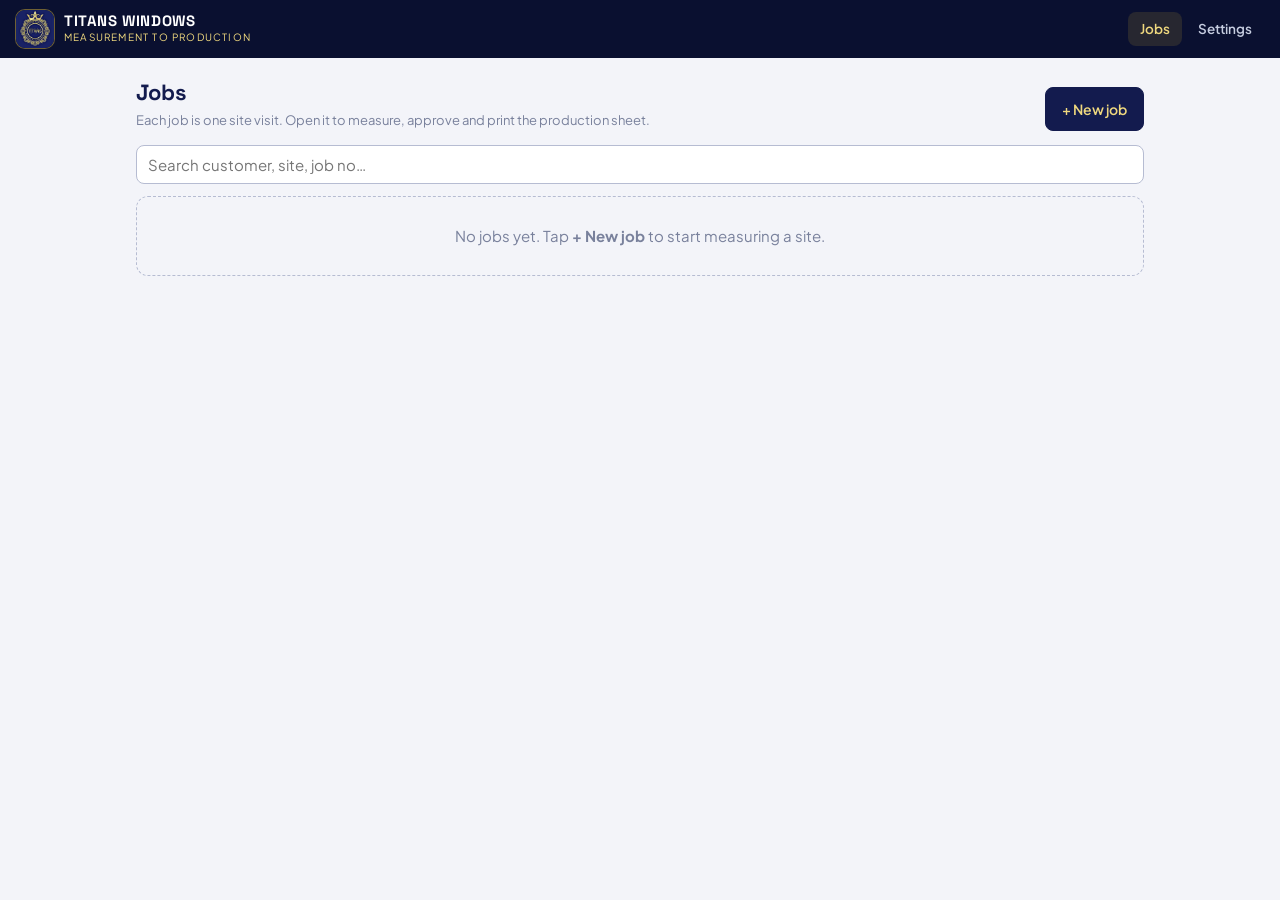
==== index.html @ 1df88dcf "Live test server for making changes (dev.py), work on the dev branch Co-Authored-By: Claude Opus 5.5" ====
<!doctype html>
<html lang="en">
<head>
<meta charset="utf-8">
<meta name="viewport" content="width=device-width, initial-scale=1, viewport-fit=cover">
<title>Measurement to Production - TITANS WINDOWS</title>
<link rel="icon" href="assets/favicon.png">
<link rel="manifest" href="manifest.webmanifest">
<meta name="theme-color" content="#131B4E">
<meta name="apple-mobile-web-app-capable" content="yes">
<meta name="apple-mobile-web-app-status-bar-style" content="black-translucent">
<meta name="apple-mobile-web-app-title" content="Titans M2P">
<link rel="apple-touch-icon" href="assets/app-icon-192.png">
<link rel="preconnect" href="https://fonts.googleapis.com">
<link rel="preconnect" href="https://fonts.gstatic.com" crossorigin>
<link href="https://fonts.googleapis.com/css2?family=Plus+Jakarta+Sans:wght@400;500;600;700;800&family=Space+Grotesk:wght@500;600;700&display=swap" rel="stylesheet">
<link rel="stylesheet" href="style.css">
</head>
<body>
<header class="top noprint">
  <a href="#/" class="brand">
    <img src="assets/titans_logo_trim.png" alt="">
    <div><b>TITANS WINDOWS</b><span>Measurement to Production</span></div>
  </a>
  <nav class="tabs">
    <a href="#/" data-tab="home">Jobs</a>
    <a href="#/settings" data-tab="settings">Settings</a>
  </nav>
</header>

<main id="app"></main>

<div id="toast" class="toast" hidden></div>

<!-- suggestions shown while typing glass / colour (any text can still be typed) -->
<datalist id="dl-glass"></datalist>
<datalist id="dl-colour"></datalist>

<script src="config.js"></script>
<script src="db.js"></script>
<script src="rules.js"></script>
<script src="app.js"></script>
<script>
  if ('serviceWorker' in navigator && location.protocol !== 'file:' && !window.M2P_DEV) {
    navigator.serviceWorker.register('sw.js').catch(function () {});
  }
</script>
</body>
</html>
---- style.css ----
/* Colours and fonts as in the Titans quotation software */
:root {
  --navy-950: #04081A; --navy-900: #0A1030; --navy-800: #131B4E; --navy-700: #192265; --navy-600: #243085;
  --blue-400: #97A3C8; --blue-300: #C6CDE0; --blue-200: #E6EAF4;
  --gold: #D4AF37; --gold-300: #EFD87E; --gold-600: #A87F1A; --gold-700: #7A5A12;
  --bg: #F3F4F9; --surface: #FFFFFF; --surface-2: #F7F8FC; --border: #E3E6F0; --border-strong: #B6BCD2;
  --ink: #101744; --ink-soft: #4A5274; --ink-muted: #79819C;
  --bad: #B4233A; --bad-bg: #FCECEF; --good: #1E7F55; --good-bg: #E7F5EE; --hl: #FFF4C7;
  --font: "Plus Jakarta Sans", system-ui, -apple-system, "Segoe UI", sans-serif;
  --display: "Space Grotesk", var(--font);
  --r-sm: 8px; --r: 12px;
  --shadow: 0 1px 2px rgba(16,23,68,.05), 0 6px 20px -12px rgba(16,23,68,.18);
}
* { box-sizing: border-box; }
body { margin: 0; font: 15px/1.5 var(--font); color: var(--ink); background: var(--bg); }
[hidden] { display: none !important; }
h1, h2, h3 { font-family: var(--display); color: var(--navy-800); margin: 0; }
h1 { font-size: 22px; } h1 small { font: 500 12px var(--font); color: var(--ink-muted); margin-left: 6px; }
h2 { font-size: 16px; margin-bottom: 12px; }
h3 { font-size: 14px; margin-bottom: 6px; } h3 small { color: var(--ink-muted); font-weight: 500; }
.sub { margin: 2px 0 0; color: var(--ink-muted); font-size: 13px; }
.muted { color: var(--ink-muted); }
.warn { color: var(--bad); font-weight: 600; }
.grow { flex: 1; }

/* ---------- top bar ---------- */
.top {
  position: sticky; top: 0; z-index: 10; display: flex; align-items: center; gap: 12px; flex-wrap: wrap;
  padding: 10px 16px; padding-top: max(10px, env(safe-area-inset-top));
  background: var(--navy-900); color: var(--blue-300);
}
.brand { display: flex; align-items: center; gap: 10px; text-decoration: none; }
.brand img { width: 38px; height: 38px; border-radius: 9px; box-shadow: 0 0 0 1px rgba(212,175,55,.5); }
.brand b { display: block; font: 700 15px var(--display); color: #fff; letter-spacing: .04em; line-height: 1.1; }
.brand span { display: block; font-size: 10px; color: var(--gold-300); letter-spacing: .12em; text-transform: uppercase; }
.tabs { margin-left: auto; display: flex; gap: 4px; }
.tabs a { color: var(--blue-300); text-decoration: none; font-weight: 600; font-size: 13.5px; padding: 7px 12px; border-radius: var(--r-sm); }
.tabs a.active { background: rgba(212,175,55,.14); color: var(--gold-300); }

main { max-width: 1040px; margin: 0 auto; padding: 18px 16px 110px; }
.head { display: flex; justify-content: space-between; align-items: flex-end; gap: 12px; flex-wrap: wrap; margin-bottom: 14px; }
.actions { display: flex; gap: 8px; flex-wrap: wrap; margin-bottom: 14px; }

/* ---------- buttons & fields ---------- */
.btn {
  display: inline-flex; align-items: center; justify-content: center; gap: 6px; cursor: pointer;
  font: 600 14px var(--font); color: var(--navy-800); background: var(--surface);
  border: 1px solid var(--border-strong); border-radius: var(--r-sm); padding: 10px 16px; text-decoration: none; min-height: 44px;
}
.btn:hover { border-color: var(--navy-600); }
.btn:disabled { opacity: .45; cursor: not-allowed; }
.btn.gold { background: var(--navy-800); color: var(--gold-300); border-color: var(--navy-800); }
.btn.gold:hover { background: var(--navy-600); }
.btn.ghost { background: transparent; }
.btn.danger, .icon.danger { color: var(--bad); }
.btn.small { padding: 6px 12px; min-height: 36px; font-size: 13px; }
.btn em { font-style: normal; font: 600 12px var(--display); background: var(--blue-200); padding: 1px 7px; border-radius: 99px; }
.icon { width: 34px; height: 34px; border: 1px solid var(--border); background: var(--surface); border-radius: var(--r-sm); cursor: pointer; color: var(--ink-soft); font-size: 15px; }

input, textarea, select {
  font: 15px var(--font); color: var(--ink); background: var(--surface); width: 100%;
  border: 1px solid var(--border-strong); border-radius: var(--r-sm); padding: 9px 11px;
}
input:focus, textarea:focus, select:focus { outline: 2px solid var(--gold); outline-offset: -1px; border-color: var(--gold); }
textarea { resize: vertical; }
.f { display: flex; flex-direction: column; gap: 4px; }
.f > span { font-size: 12px; font-weight: 600; color: var(--ink-soft); }
.grid { display: grid; grid-template-columns: repeat(auto-fit, minmax(220px, 1fr)); gap: 12px; }
.grid .wide { grid-column: 1 / -1; }
.search { margin-bottom: 12px; }

.card { background: var(--surface); border: 1px solid var(--border); border-radius: var(--r); padding: 16px; box-shadow: var(--shadow); margin-bottom: 14px; }
.empty { text-align: center; color: var(--ink-muted); padding: 28px 12px; border: 1px dashed var(--border-strong); border-radius: var(--r); margin-bottom: 14px; }

.pill { display: inline-block; font: 600 11.5px var(--font); padding: 3px 10px; border-radius: 99px; background: var(--blue-200); color: var(--navy-700); white-space: nowrap; }
.pill.approved { background: var(--good-bg); color: var(--good); }
.pill.review { background: var(--hl); color: var(--gold-700); }
.pill.over { background: var(--bad-bg); color: var(--bad); }

/* ---------- jobs list ---------- */
.joblist { display: flex; flex-direction: column; gap: 8px; }
.jobrow { display: flex; justify-content: space-between; gap: 12px; align-items: center; background: var(--surface); border: 1px solid var(--border); border-radius: var(--r); padding: 12px 14px; text-decoration: none; color: inherit; }
.jobrow:hover { border-color: var(--gold); }
.jr-main b { display: block; font-size: 15px; }
.jr-main span, .jr-side small { color: var(--ink-muted); font-size: 12.5px; }
.jr-side { display: flex; flex-direction: column; align-items: flex-end; gap: 4px; text-align: right; }

/* ---------- steps ---------- */
.steps { display: flex; gap: 6px; margin-bottom: 14px; overflow-x: auto; }
.steps a, .steps span { display: flex; align-items: center; gap: 6px; white-space: nowrap; font-size: 13px; font-weight: 600; color: var(--ink-muted); text-decoration: none; padding: 6px 12px 6px 6px; border-radius: 99px; background: var(--surface); border: 1px solid var(--border); }
.steps i { font-style: normal; width: 22px; height: 22px; display: grid; place-items: center; border-radius: 50%; background: var(--blue-200); font-size: 12px; }
.steps .on { color: var(--navy-800); border-color: var(--gold); }
.steps .on i { background: var(--navy-800); color: var(--gold-300); }
.steps span { opacity: .55; }

/* ---------- measurement lines: one line per window ---------- */
.rowhead, .row { display: grid; grid-template-columns: 58px minmax(0, 1fr) minmax(0, 1fr) minmax(64px, .8fr) 32px; gap: 8px; align-items: center; }
.rowhead { padding: 0 10px 4px; font-size: 11.5px; font-weight: 700; color: var(--ink-soft); text-transform: uppercase; letter-spacing: .04em; }
.rowhead small { font-weight: 600; color: var(--ink-muted); letter-spacing: .08em; }
.items { display: flex; flex-direction: column; gap: 6px; margin-bottom: 12px; }
.item { background: var(--surface); border: 1px solid var(--border); border-left: 4px solid var(--navy-600); border-radius: var(--r-sm); padding: 8px 10px 6px; }
.item.vent { border-left-color: var(--gold); }
.item.open { box-shadow: var(--shadow); }
.row input { padding: 8px 2px; text-align: center; font: 600 15px var(--display); min-width: 0; }
.row input.code { font-weight: 700; text-transform: uppercase; color: var(--navy-800); background: var(--blue-200); border-color: transparent; }
.row input.code.bad { border-color: var(--bad); background: var(--bad-bg); }
.trio { display: grid; grid-template-columns: repeat(3, minmax(0, 1fr)); gap: 3px; padding: 3px; border-radius: 9px; background: var(--surface-2); }
.trio input.least { background: var(--hl); border-color: var(--gold); }
.trio.over { background: var(--bad); }
.trio.over input { border-color: var(--bad); }
.design {
  min-height: 40px; padding: 6px 8px; border-radius: var(--r-sm); border: 1px solid var(--navy-800); background: var(--navy-800); color: var(--gold-300);
  font: 700 13px var(--display); letter-spacing: .03em; cursor: pointer; overflow: hidden; text-overflow: ellipsis; white-space: nowrap;
}
.design.empty { background: var(--surface); color: var(--ink-muted); border: 1px dashed var(--border-strong); font-weight: 600; }
.more { width: 32px; height: 40px; }
.rowsub { display: flex; align-items: center; gap: 10px; min-height: 18px; margin-top: 4px; font-size: 12px; flex-wrap: wrap; }
.rowsub .least b { font: 700 13px var(--display); }
.rowsub small { margin-left: 3px; color: var(--ink-muted); }
.rowsub .ok { color: var(--good); } .rowsub .over { color: var(--bad); }
.rowsub [data-pill] { margin-left: auto; }
.details { margin-top: 8px; padding-top: 10px; border-top: 1px dashed var(--border); }
.details select { width: auto; }
.photo { display: flex; align-items: center; gap: 8px; margin-top: 10px; flex-wrap: wrap; }
.photo img { width: 96px; height: 72px; object-fit: cover; border-radius: var(--r-sm); border: 1px solid var(--border); cursor: zoom-in; }
@media (max-width: 560px) {
  .rowhead { display: none; }
  .row { grid-template-columns: 46px minmax(0, 1fr) minmax(0, 1fr) 28px; gap: 4px; grid-template-areas: "code w h more" "design design design design"; }
  .row .code { grid-area: code; } .row [data-g="w"] { grid-area: w; } .row [data-g="h"] { grid-area: h; }
  .row .design { grid-area: design; min-height: 36px; } .row .more { grid-area: more; width: 28px; }
  .row input { font-size: 14px; padding: 8px 0; }
  .trio { gap: 2px; padding: 2px; }
  .row [data-g="w"]::before, .row [data-g="h"]::before { display: none; }
}

/* ---------- design key pad ---------- */
.kp-back { position: fixed; inset: 0; z-index: 50; background: rgba(4,8,26,.45); display: flex; align-items: flex-end; justify-content: center; }
.keypad { width: 100%; max-width: 560px; max-height: 92vh; overflow: auto; background: var(--surface); border-radius: 16px 16px 0 0; padding: 14px 14px max(14px, env(safe-area-inset-bottom)); box-shadow: 0 -10px 30px -10px rgba(0,0,0,.4); }
.kp-top { display: flex; align-items: center; gap: 10px; margin-bottom: 12px; }
.kp-top b { white-space: nowrap; font: 700 15px var(--display); color: var(--navy-800); }
.kp-top input { font: 700 17px var(--display); letter-spacing: .04em; }
.kp-keys { display: grid; grid-template-columns: repeat(4, 1fr); gap: 8px; }
.kp-keys button { display: flex; flex-direction: column; align-items: center; gap: 1px; padding: 10px 4px; border-radius: var(--r-sm); border: 1px solid var(--border-strong); background: var(--surface-2); cursor: pointer; color: var(--navy-800); }
.kp-keys button:active { background: var(--navy-800); color: var(--gold-300); }
.kp-keys b { font: 700 17px var(--display); }
.kp-keys small { font-size: 10.5px; color: var(--ink-muted); white-space: nowrap; overflow: hidden; text-overflow: ellipsis; max-width: 100%; }
.kp-bar { display: flex; justify-content: space-between; align-items: center; gap: 8px; margin: -4px 0 8px; font-size: 12.5px; }
.kp-keys button.editing { border-style: dashed; border-color: var(--gold-600); }
.kp-keys button.sel { background: var(--hl); border: 2px solid var(--gold); }
.kp-keys button.add { border-style: dashed; background: var(--surface); }
.kp-keys button.add b { color: var(--gold-600); }
.kp-form { display: grid; grid-template-columns: 110px 1fr; gap: 8px; margin-top: 12px; padding: 12px; border-radius: var(--r-sm); background: var(--surface-2); border: 1px solid var(--border); }
.kp-form input[data-kf-k] { text-transform: uppercase; font: 700 16px var(--display); }
.kp-form-act { grid-column: 1 / -1; display: flex; gap: 8px; }
.keylist { display: flex; flex-direction: column; gap: 6px; margin: 4px 0 8px; max-width: 520px; }
.keyrow { display: grid; grid-template-columns: 100px 1fr 34px; gap: 6px; align-items: center; }
.keyrow [data-key-k] { text-transform: uppercase; font: 700 15px var(--display); }
.kp-act { display: grid; grid-template-columns: 1fr 1fr 1.4fr; gap: 8px; margin-top: 12px; }

.addbar { display: flex; gap: 8px; flex-wrap: wrap; margin-bottom: 14px; }
.addbar .btn { flex: 1; border-style: dashed; }

.footbar {
  position: fixed; left: 0; right: 0; bottom: 0; z-index: 9; display: flex; justify-content: flex-end; align-items: center; gap: 10px;
  padding: 10px 16px; padding-bottom: max(10px, env(safe-area-inset-bottom));
  background: rgba(255,255,255,.96); border-top: 1px solid var(--border); box-shadow: 0 -6px 20px -12px rgba(16,23,68,.2);
}
.footbar .muted { margin-right: auto; font-size: 13px; }

/* ---------- review ---------- */
.summary { display: grid; grid-template-columns: repeat(4, 1fr); gap: 8px; margin-bottom: 14px; }
.summary div { background: var(--surface); border: 1px solid var(--border); border-radius: var(--r); padding: 10px; text-align: center; }
.summary b { display: block; font: 700 22px var(--display); }
.summary span { font-size: 12px; color: var(--ink-muted); }
.summary .over b { color: var(--bad); } .summary .ok b { color: var(--good); }
.rv { border-left: 4px solid var(--border-strong); }
.rv.flagged { border-left-color: var(--bad); background: linear-gradient(90deg, var(--bad-bg), var(--surface) 40%); }
.rv.approved { border-left-color: var(--good); }
.rv-head { display: flex; align-items: center; gap: 10px; margin-bottom: 10px; flex-wrap: wrap; }
.rv-code { font: 700 18px var(--display); color: var(--navy-800); }
.rv-qty { font: 700 13px var(--display); background: var(--navy-800); color: var(--gold-300); padding: 2px 9px; border-radius: 99px; }
.rv-body { display: flex; gap: 16px; flex-wrap: wrap; align-items: flex-start; }
.mt { border-collapse: collapse; font-size: 14px; flex: 1 1 320px; }
.mt th, .mt td { border: 1px solid var(--border); padding: 6px 8px; text-align: center; }
.mt th { background: var(--surface-2); font-size: 12px; color: var(--ink-soft); }
.mt th small { display: block; font-weight: 500; color: var(--ink-muted); }
.mt td { font: 600 15px var(--display); }
.mt td.least { background: var(--hl); color: var(--gold-700); }
.mt td.most { color: var(--ink-muted); }
.mt td.miss { color: var(--bad); background: var(--bad-bg); }
.mt td.over { background: var(--bad); color: #fff; }
.mt td.ok { color: var(--good); }
.final { display: flex; flex-direction: column; gap: 6px; flex: 0 1 240px; }
.final > span { font-size: 12px; font-weight: 600; color: var(--ink-soft); }
.final-in { display: flex; align-items: center; gap: 6px; }
.final-in input { font: 700 18px var(--display); text-align: center; background: var(--hl); border-color: var(--gold); }
.final-in input:disabled { background: var(--good-bg); border-color: var(--good); color: var(--good); }
.rv-note { margin: 10px 0 0; font-size: 13px; color: var(--ink-soft); }

/* ---------- production sheet ---------- */
.sheet { background: #fff; border: 1px solid var(--border); border-radius: var(--r); padding: 18px; box-shadow: var(--shadow); overflow-x: auto; }
.sh-head { display: flex; justify-content: space-between; gap: 16px; flex-wrap: wrap; border-bottom: 3px solid var(--navy-800); padding-bottom: 12px; margin-bottom: 12px; }
.sh-co { display: flex; align-items: center; gap: 10px; }
.sh-co img { width: 54px; height: 54px; }
.sh-co b { display: block; font: 700 20px var(--display); color: var(--navy-800); letter-spacing: .04em; }
.sh-co span { font: 700 13px var(--display); color: var(--gold-600); letter-spacing: .18em; }
.sh-info { border-collapse: collapse; font-size: 13px; }
.sh-info th { text-align: left; color: var(--ink-muted); font-weight: 600; padding: 2px 8px 2px 0; white-space: nowrap; }
.sh-info td { padding: 2px 16px 2px 0; font-weight: 600; }
.sh-table { width: 100%; border-collapse: collapse; font-size: 13px; min-width: 720px; }
.sh-table th { background: var(--navy-800); color: #fff; padding: 7px 8px; text-align: left; font-size: 12px; }
.sh-table td { border-bottom: 1px solid var(--border); padding: 7px 8px; vertical-align: top; }
.sh-table .num { text-align: right; font-family: var(--display); font-size: 15px; }
.sh-table tbody tr:nth-child(even) td { background: var(--surface-2); }
.sh-table img { width: 70px; height: 52px; object-fit: cover; border-radius: 4px; }
.sh-foot { display: flex; justify-content: space-between; gap: 10px; flex-wrap: wrap; margin-top: 12px; font-size: 13px; }
.sh-sign { display: grid; grid-template-columns: repeat(3, 1fr); gap: 24px; margin-top: 48px; }
.sh-sign div { border-top: 1px solid var(--ink-soft); padding-top: 4px; text-align: center; font-size: 12px; color: var(--ink-soft); }

.toast { position: fixed; left: 50%; bottom: 84px; transform: translateX(-50%); z-index: 30; background: var(--navy-900); color: #fff; padding: 10px 18px; border-radius: 99px; font-size: 14px; box-shadow: var(--shadow); }
.lightbox { position: fixed; inset: 0; z-index: 40; background: rgba(4,8,26,.9); display: grid; place-items: center; padding: 16px; cursor: zoom-out; }
.lightbox img { max-width: 100%; max-height: 100%; border-radius: var(--r-sm); }


/* ---------- side by side: measurements left, review / production sheet right ---------- */
body[data-view="work"] main { max-width: 1680px; }
.workspace { display: grid; grid-template-columns: minmax(420px, 600px) minmax(0, 1fr); gap: 20px; align-items: start; }
.formcol { min-width: 0; }
.previewcol {
  position: sticky; top: 76px; max-height: calc(100vh - 160px); overflow: auto; min-width: 0;
  background: #E9EBF3; border: 1px solid var(--border); border-radius: var(--r); padding: 0 14px 14px;
}
.previewhead {
  position: sticky; top: 0; z-index: 3; display: flex; justify-content: space-between; align-items: center; gap: 10px;
  margin: 0 -14px 12px; padding: 10px 14px; background: #E9EBF3; border-bottom: 1px solid var(--border);
}
.ptabs { display: flex; gap: 4px; background: var(--surface); padding: 3px; border-radius: 99px; border: 1px solid var(--border); }
.ptabs button { border: 0; background: none; font: 600 13px var(--font); color: var(--ink-soft); padding: 7px 14px; border-radius: 99px; cursor: pointer; }
.ptabs button.on { background: var(--navy-800); color: var(--gold-300); }
.rv-intro { margin: 0 0 10px; }
.sheetbar { display: flex; justify-content: space-between; align-items: center; gap: 10px; flex-wrap: wrap; margin-bottom: 10px; }
.sheetbar .sub { margin: 0; }
.previewcol .card { margin-bottom: 10px; }
@media (min-width: 1000px) {
  .steps { display: none; }
  .workspace ~ .footbar { left: auto; width: auto; right: 0; border-radius: var(--r) 0 0 0; border-left: 1px solid var(--border); }
  .workspace[data-pane] ~ .footbar [href^="#/job"], .workspace[data-pane] ~ .footbar [href^="#/review"] { display: none; }
}
@media (max-width: 999px) {
  .workspace { grid-template-columns: 1fr; }
  .workspace[data-pane="job"] .previewcol { display: none; }
  .workspace:not([data-pane="job"]) .formcol { display: none; }
  .previewcol { position: static; max-height: none; overflow: visible; background: none; border: 0; padding: 0; }
  .previewhead { display: none; }
}

@media (max-width: 640px) {
  .summary { grid-template-columns: repeat(2, 1fr); }
  .brand span { display: none; }
  .footbar .btn { flex: 1; }
  .footbar .muted { display: none; }
}

@media print {
  @page { size: A4 landscape; margin: 10mm; }
  body { background: #fff; font-size: 12px; }
  .noprint, .top, .footbar, .toast, .steps { display: none !important; }
  .workspace { display: block; }
  .previewcol { position: static; max-height: none; overflow: visible; background: none; border: 0; padding: 0; display: block !important; }
  main { max-width: none; padding: 0; }
  .sheet { border: 0; box-shadow: none; padding: 0; overflow: visible; }
  .sh-table { min-width: 0; }
  .sh-table th { -webkit-print-color-adjust: exact; print-color-adjust: exact; }
  .sh-table tr { break-inside: avoid; }
}

/* details under a line: two columns even on a phone */
.details .grid { grid-template-columns: repeat(2, minmax(0, 1fr)); gap: 8px; }
@media (min-width: 1000px) { .details .grid { grid-template-columns: repeat(4, minmax(0, 1fr)); } }
@media (max-width: 640px) { .formcol > .card .grid { grid-template-columns: repeat(2, minmax(0, 1fr)); gap: 8px; } }
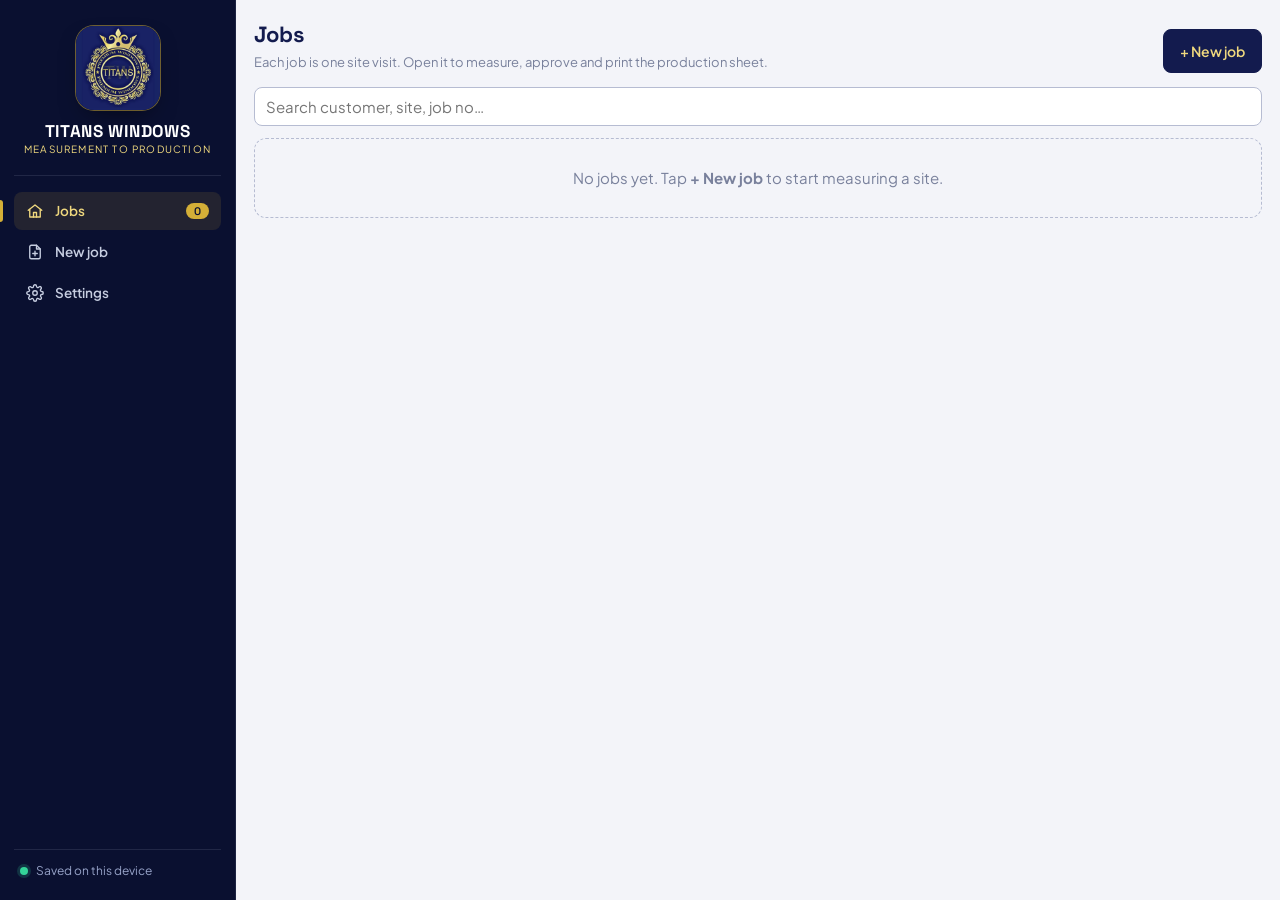
==== commit 01fa5f97: "Left sidebar like the quotation software; production sheet for the factory - Sidebar on a PC: Jobs, " ====
--- a/index.html
+++ b/index.html
@@ -17,18 +17,20 @@
 <link rel="stylesheet" href="style.css">
 </head>
 <body>
-<header class="top noprint">
+<div class="layout">
+<!-- left sidebar on a PC (a top bar on a phone), like the quotation software -->
+<nav class="nav noprint">
   <a href="#/" class="brand">
-    <img src="assets/titans_logo_trim.png" alt="">
+    <img src="assets/titans_logo_trim.png" alt="Titans">
     <div><b>TITANS WINDOWS</b><span>Measurement to Production</span></div>
   </a>
-  <nav class="tabs">
-    <a href="#/" data-tab="home">Jobs</a>
-    <a href="#/settings" data-tab="settings">Settings</a>
-  </nav>
-</header>
+  <div class="navlist" id="navlist"></div>
+  <div class="navfoot"><div class="status"><i></i><span>Saved on this device</span></div></div>
+</nav>
 
 <main id="app"></main>
+</div>
+
 
 <div id="toast" class="toast" hidden></div>
 
--- a/style.css
+++ b/style.css
@@ -23,21 +23,52 @@
 .warn { color: var(--bad); font-weight: 600; }
 .grow { flex: 1; }
 
-/* ---------- top bar ---------- */
-.top {
-  position: sticky; top: 0; z-index: 10; display: flex; align-items: center; gap: 12px; flex-wrap: wrap;
-  padding: 10px 16px; padding-top: max(10px, env(safe-area-inset-top));
-  background: var(--navy-900); color: var(--blue-300);
-}
-.brand { display: flex; align-items: center; gap: 10px; text-decoration: none; }
-.brand img { width: 38px; height: 38px; border-radius: 9px; box-shadow: 0 0 0 1px rgba(212,175,55,.5); }
-.brand b { display: block; font: 700 15px var(--display); color: #fff; letter-spacing: .04em; line-height: 1.1; }
+/* ---------- left sidebar (PC) / top bar (phone), as in the quotation software ---------- */
+.nav svg { width: 18px; height: 18px; fill: none; stroke: currentColor; stroke-width: 1.8; stroke-linecap: round; stroke-linejoin: round; flex: none; }
+.nav { background: var(--navy-900); color: var(--blue-300); }
+.brand { text-decoration: none; }
+.brand b { display: block; font: 700 15px var(--display); color: #fff; letter-spacing: .04em; line-height: 1.15; }
 .brand span { display: block; font-size: 10px; color: var(--gold-300); letter-spacing: .12em; text-transform: uppercase; }
-.tabs { margin-left: auto; display: flex; gap: 4px; }
-.tabs a { color: var(--blue-300); text-decoration: none; font-weight: 600; font-size: 13.5px; padding: 7px 12px; border-radius: var(--r-sm); }
-.tabs a.active { background: rgba(212,175,55,.14); color: var(--gold-300); }
-
-main { max-width: 1040px; margin: 0 auto; padding: 18px 16px 110px; }
+.navitem {
+  display: flex; align-items: center; gap: 11px; padding: 9px 12px; border-radius: var(--r-sm);
+  color: var(--blue-300); text-decoration: none; font-weight: 600; font-size: 13.5px; position: relative;
+}
+.navitem:hover { background: rgba(198,205,224,.07); color: #fff; }
+.navitem.active { background: rgba(212,175,55,.12); color: var(--gold-300); }
+.navitem .badge { margin-left: auto; font: 600 11px var(--display); font-style: normal; background: rgba(198,205,224,.14); color: #fff; padding: 1px 8px; border-radius: 99px; }
+.navitem.active .badge { background: var(--gold); color: var(--navy-900); }
+.navitem small { display: block; font-weight: 500; font-size: 11.5px; color: var(--blue-400); margin-top: 1px; }
+.navitem.stage.warn small { color: #FB9AAB; }
+.navitem.stage.done small { color: #6EE7B7; }
+.navsec { margin: 10px 0; padding: 12px 0 10px; border-top: 1px solid rgba(198,205,224,.12); border-bottom: 1px solid rgba(198,205,224,.12); display: flex; flex-direction: column; gap: 2px; }
+.navlabel { margin: 0 12px 4px; font-size: 10.5px; letter-spacing: .14em; text-transform: uppercase; color: var(--blue-400); }
+.navjob { margin: 0 12px 8px; }
+.navjob b { display: block; font: 700 16px var(--display); color: #fff; }
+.navjob span { font-size: 12.5px; color: var(--blue-300); }
+.status { display: flex; align-items: center; gap: 8px; font-size: 12px; color: var(--blue-400); }
+.status i { width: 8px; height: 8px; border-radius: 50%; background: #34D399; box-shadow: 0 0 0 3px rgba(52,211,153,.18); }
+
+@media (min-width: 1000px) {
+  .layout { display: grid; grid-template-columns: 236px minmax(0, 1fr); min-height: 100vh; }
+  .nav { position: sticky; top: 0; height: 100vh; display: flex; flex-direction: column; padding: 20px 14px; border-right: 1px solid rgba(198,205,224,.1); overflow-y: auto; }
+  .brand { display: flex; flex-direction: column; align-items: center; text-align: center; gap: 12px; padding: 6px 6px 18px; border-bottom: 1px solid rgba(198,205,224,.12); }
+  .brand img { width: 84px; height: 84px; border-radius: 18px; box-shadow: 0 0 0 1px rgba(212,175,55,.5), 0 10px 24px -10px rgba(0,0,0,.6); }
+  .brand b { font-size: 17px; }
+  .navlist { display: flex; flex-direction: column; gap: 3px; margin-top: 16px; }
+  .navitem.active::before { content: ""; position: absolute; left: -14px; top: 8px; bottom: 8px; width: 3px; border-radius: 0 3px 3px 0; background: var(--gold); }
+  .navfoot { margin-top: auto; padding: 12px 6px 0; border-top: 1px solid rgba(198,205,224,.12); }
+}
+@media (max-width: 999px) {
+  .nav { position: sticky; top: 0; z-index: 10; display: flex; align-items: center; gap: 10px; padding: 8px 12px; padding-top: max(8px, env(safe-area-inset-top)); }
+  .brand { display: flex; align-items: center; gap: 10px; }
+  .brand img { width: 36px; height: 36px; border-radius: 9px; box-shadow: 0 0 0 1px rgba(212,175,55,.5); }
+  .navlist { margin-left: auto; display: flex; gap: 2px; }
+  .navsec, .navnew, .navfoot, .navlist svg, .navitem .badge { display: none; }
+  .navitem { padding: 7px 10px; }
+}
+@media (max-width: 420px) { .brand span { display: none; } }
+
+main { max-width: 1040px; width: 100%; margin: 0 auto; padding: 18px 16px 110px; min-width: 0; }
 .head { display: flex; justify-content: space-between; align-items: flex-end; gap: 12px; flex-wrap: wrap; margin-bottom: 14px; }
 .actions { display: flex; gap: 8px; flex-wrap: wrap; margin-bottom: 14px; }
 
@@ -227,7 +258,7 @@
 .workspace { display: grid; grid-template-columns: minmax(420px, 600px) minmax(0, 1fr); gap: 20px; align-items: start; }
 .formcol { min-width: 0; }
 .previewcol {
-  position: sticky; top: 76px; max-height: calc(100vh - 160px); overflow: auto; min-width: 0;
+  position: sticky; top: 16px; max-height: calc(100vh - 110px); overflow: auto; min-width: 0;
   background: #E9EBF3; border: 1px solid var(--border); border-radius: var(--r); padding: 0 14px 14px;
 }
 .previewhead {
@@ -256,7 +287,6 @@
 
 @media (max-width: 640px) {
   .summary { grid-template-columns: repeat(2, 1fr); }
-  .brand span { display: none; }
   .footbar .btn { flex: 1; }
   .footbar .muted { display: none; }
 }
@@ -264,7 +294,8 @@
 @media print {
   @page { size: A4 landscape; margin: 10mm; }
   body { background: #fff; font-size: 12px; }
-  .noprint, .top, .footbar, .toast, .steps { display: none !important; }
+  .noprint, .nav, .footbar, .toast, .steps { display: none !important; }
+  .layout { display: block; }
   .workspace { display: block; }
   .previewcol { position: static; max-height: none; overflow: visible; background: none; border: 0; padding: 0; display: block !important; }
   main { max-width: none; padding: 0; }
@@ -278,3 +309,21 @@
 .details .grid { grid-template-columns: repeat(2, minmax(0, 1fr)); gap: 8px; }
 @media (min-width: 1000px) { .details .grid { grid-template-columns: repeat(4, minmax(0, 1fr)); } }
 @media (max-width: 640px) { .formcol > .card .grid { grid-template-columns: repeat(2, minmax(0, 1fr)); gap: 8px; } }
+
+/* production sheet inside the right-hand preview: fit the width instead of scrolling */
+@media (min-width: 1000px) {
+  .previewcol .sheet { overflow: visible; padding: 14px; }
+  .previewcol .sh-table { min-width: 0; font-size: 12px; }
+  .previewcol .sh-table th, .previewcol .sh-table td { padding: 6px 5px; }
+  .previewcol .sh-table .num { font-size: 13.5px; }
+  .previewcol .sh-table img { width: 52px; height: 40px; }
+}
+
+/* production sheet: 4 empty boxes per window for the cutting sizes, written by hand */
+.sh-table .cutth { text-align: center; }
+.sh-table .cutth small { display: block; font-weight: 500; opacity: .75; font-size: 10.5px; }
+.sh-table td.cut { padding: 5px 6px; }
+.cutboxes { display: grid; grid-template-columns: repeat(4, minmax(48px, 1fr)); gap: 5px; }
+.cutboxes span { display: block; height: 30px; border: 1.5px solid var(--ink-soft); border-radius: 3px; background: #fff; }
+.sh-table tbody tr:nth-child(even) .cutboxes span { background: #fff; }
+@media print { .cutboxes span { height: 34px; border-color: #000; } .cutboxes { grid-template-columns: repeat(4, 1fr); } .sh-table td.cut { width: 34%; } }
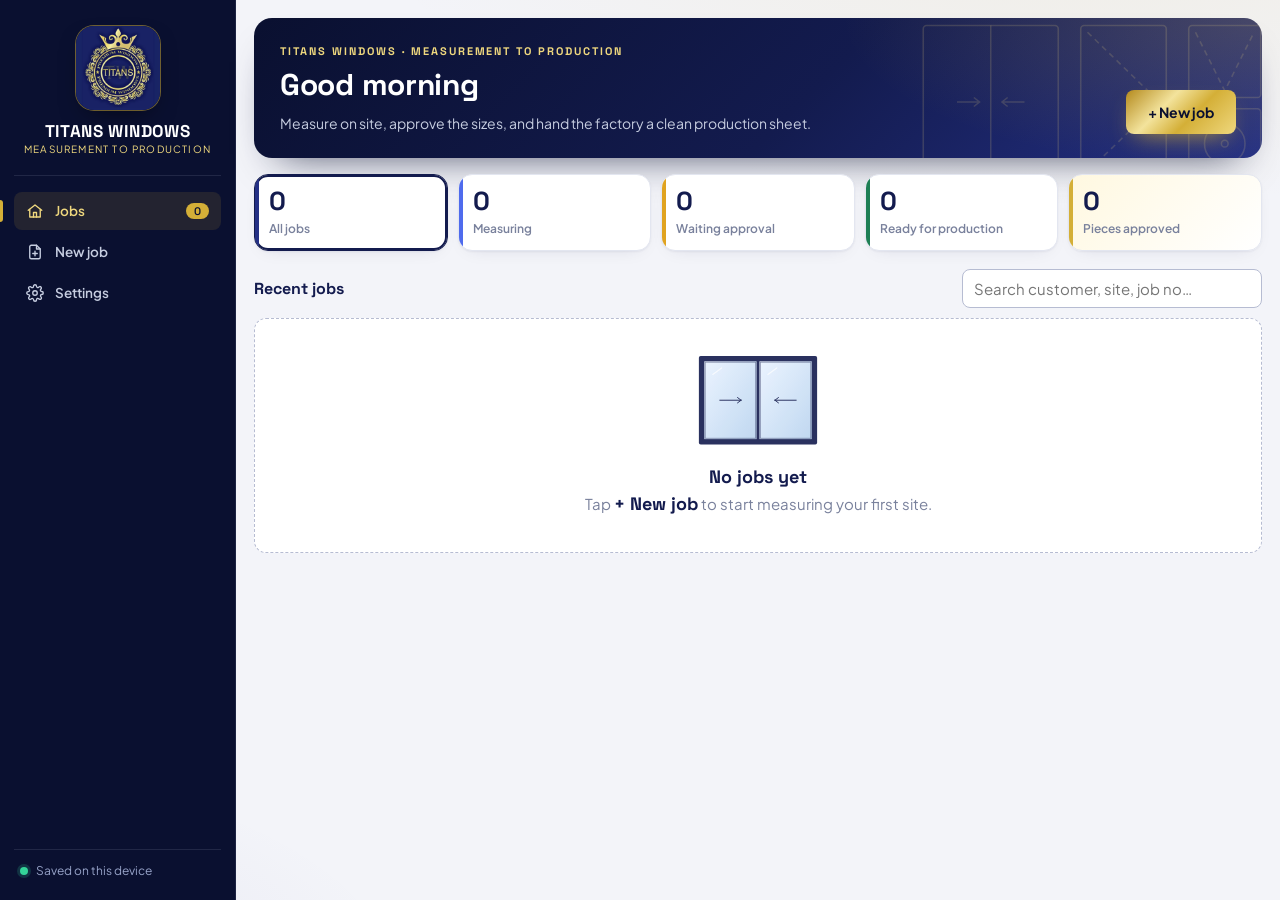
==== commit 6b11a737: "Step by step; window drawings; new home page; location choices - One step at a time: Measurement -> " ====
--- a/index.html
+++ b/index.html
@@ -41,6 +41,7 @@
 <script src="config.js"></script>
 <script src="db.js"></script>
 <script src="rules.js"></script>
+<script src="drawing.js"></script>
 <script src="app.js"></script>
 <script>
   if ('serviceWorker' in navigator && location.protocol !== 'file:' && !window.M2P_DEV) {
--- a/style.css
+++ b/style.css
@@ -125,26 +125,32 @@
 .steps span { opacity: .55; }
 
 /* ---------- measurement lines: one line per window ---------- */
-.rowhead, .row { display: grid; grid-template-columns: 58px minmax(0, 1fr) minmax(0, 1fr) minmax(64px, .8fr) 32px; gap: 8px; align-items: center; }
-.rowhead { padding: 0 10px 4px; font-size: 11.5px; font-weight: 700; color: var(--ink-soft); text-transform: uppercase; letter-spacing: .04em; }
-.rowhead small { font-weight: 600; color: var(--ink-muted); letter-spacing: .08em; }
-.items { display: flex; flex-direction: column; gap: 6px; margin-bottom: 12px; }
+.rowhead, .row { display: grid; grid-template-columns: 62px minmax(0, 1fr) minmax(0, 1fr) minmax(0, 1fr); gap: 10px; }
+.rowhead { padding: 0 11px 4px; font-size: 11.5px; font-weight: 700; color: var(--ink-soft); text-transform: uppercase; letter-spacing: .04em; }
+.rowhead span:nth-child(2), .rowhead span:nth-child(3) { padding-left: 18px; }
+.rowhead small { font-weight: 600; color: var(--ink-muted); letter-spacing: .04em; text-transform: none; }
+.items { display: flex; flex-direction: column; gap: 8px; margin-bottom: 12px; }
 .item { background: var(--surface); border: 1px solid var(--border); border-left: 4px solid var(--navy-600); border-radius: var(--r-sm); padding: 8px 10px 6px; }
 .item.vent { border-left-color: var(--gold); }
 .item.open { box-shadow: var(--shadow); }
-.row input { padding: 8px 2px; text-align: center; font: 600 15px var(--display); min-width: 0; }
+.row input { padding: 7px 4px; text-align: center; font: 600 16px var(--display); min-width: 0; }
+.codecol { display: flex; flex-direction: column; gap: 6px; }
+.codecol .more { width: 100%; height: 32px; }
+/* the 3 widths one under another (L, C, R), and the 3 heights (T, M, B) */
+.trio { display: flex; flex-direction: column; gap: 4px; padding: 4px; border-radius: 9px; background: var(--surface-2); }
+.mv { display: grid; grid-template-columns: 14px minmax(0, 1fr); align-items: center; gap: 4px; }
+.mv i { font-style: normal; font: 700 11px var(--display); color: var(--ink-muted); text-align: center; }
+.trio.over .mv i { color: #fff; }
 .row input.code { font-weight: 700; text-transform: uppercase; color: var(--navy-800); background: var(--blue-200); border-color: transparent; }
 .row input.code.bad { border-color: var(--bad); background: var(--bad-bg); }
-.trio { display: grid; grid-template-columns: repeat(3, minmax(0, 1fr)); gap: 3px; padding: 3px; border-radius: 9px; background: var(--surface-2); }
 .trio input.least { background: var(--hl); border-color: var(--gold); }
 .trio.over { background: var(--bad); }
 .trio.over input { border-color: var(--bad); }
 .design {
-  min-height: 40px; padding: 6px 8px; border-radius: var(--r-sm); border: 1px solid var(--navy-800); background: var(--navy-800); color: var(--gold-300);
-  font: 700 13px var(--display); letter-spacing: .03em; cursor: pointer; overflow: hidden; text-overflow: ellipsis; white-space: nowrap;
+  min-height: 40px; padding: 8px; border-radius: var(--r-sm); border: 1px solid var(--navy-800); background: var(--navy-800); color: var(--gold-300);
+  font: 700 15px var(--display); letter-spacing: .03em; cursor: pointer; overflow-wrap: anywhere; line-height: 1.3;
 }
 .design.empty { background: var(--surface); color: var(--ink-muted); border: 1px dashed var(--border-strong); font-weight: 600; }
-.more { width: 32px; height: 40px; }
 .rowsub { display: flex; align-items: center; gap: 10px; min-height: 18px; margin-top: 4px; font-size: 12px; flex-wrap: wrap; }
 .rowsub .least b { font: 700 13px var(--display); }
 .rowsub small { margin-left: 3px; color: var(--ink-muted); }
@@ -155,13 +161,15 @@
 .photo { display: flex; align-items: center; gap: 8px; margin-top: 10px; flex-wrap: wrap; }
 .photo img { width: 96px; height: 72px; object-fit: cover; border-radius: var(--r-sm); border: 1px solid var(--border); cursor: zoom-in; }
 @media (max-width: 560px) {
-  .rowhead { display: none; }
-  .row { grid-template-columns: 46px minmax(0, 1fr) minmax(0, 1fr) 28px; gap: 4px; grid-template-areas: "code w h more" "design design design design"; }
-  .row .code { grid-area: code; } .row [data-g="w"] { grid-area: w; } .row [data-g="h"] { grid-area: h; }
-  .row .design { grid-area: design; min-height: 36px; } .row .more { grid-area: more; width: 28px; }
-  .row input { font-size: 14px; padding: 8px 0; }
-  .trio { gap: 2px; padding: 2px; }
-  .row [data-g="w"]::before, .row [data-g="h"]::before { display: none; }
+  .rowhead, .row { grid-template-columns: 48px minmax(0, 1fr) minmax(0, 1fr) minmax(0, .9fr); gap: 6px; }
+  .rowhead { padding: 0 9px 4px; font-size: 10.5px; }
+  .rowhead span:nth-child(2), .rowhead span:nth-child(3) { padding-left: 14px; }
+  .item { padding: 8px; }
+  .row input { font-size: 15px; padding: 7px 2px; }
+  .row input.code { font-size: 13px; }
+  .trio { padding: 3px; gap: 3px; }
+  .mv { grid-template-columns: 11px minmax(0, 1fr); gap: 2px; }
+  .design { font-size: 13px; padding: 6px 4px; }
 }
 
 /* ---------- design key pad ---------- */
@@ -248,21 +256,25 @@
 .sh-sign { display: grid; grid-template-columns: repeat(3, 1fr); gap: 24px; margin-top: 48px; }
 .sh-sign div { border-top: 1px solid var(--ink-soft); padding-top: 4px; text-align: center; font-size: 12px; color: var(--ink-soft); }
 
-.toast { position: fixed; left: 50%; bottom: 84px; transform: translateX(-50%); z-index: 30; background: var(--navy-900); color: #fff; padding: 10px 18px; border-radius: 99px; font-size: 14px; box-shadow: var(--shadow); }
+.toast { position: fixed; left: 50%; bottom: 96px; transform: translateX(-50%); z-index: 30; background: var(--navy-900); color: #fff; padding: 10px 18px; border-radius: 99px; font-size: 14px; box-shadow: var(--shadow); }
 .lightbox { position: fixed; inset: 0; z-index: 40; background: rgba(4,8,26,.9); display: grid; place-items: center; padding: 16px; cursor: zoom-out; }
 .lightbox img { max-width: 100%; max-height: 100%; border-radius: var(--r-sm); }
 
 
 /* ---------- side by side: measurements left, review / production sheet right ---------- */
-body[data-view="work"] main { max-width: 1680px; }
-.workspace { display: grid; grid-template-columns: minmax(420px, 600px) minmax(0, 1fr); gap: 20px; align-items: start; }
+/* one step at a time: measurement, then approval, then the production sheet */
+body[data-view="work"] main { max-width: 1100px; }
+.workspace { display: block; }
+.workspace[data-pane="job"] .previewcol { display: none; }
+.workspace:not([data-pane="job"]) .formcol { display: none; }
+.formcol { max-width: 860px; margin: 0 auto; }
 .formcol { min-width: 0; }
 .previewcol {
   position: sticky; top: 16px; max-height: calc(100vh - 110px); overflow: auto; min-width: 0;
   background: #E9EBF3; border: 1px solid var(--border); border-radius: var(--r); padding: 0 14px 14px;
 }
 .previewhead {
-  position: sticky; top: 0; z-index: 3; display: flex; justify-content: space-between; align-items: center; gap: 10px;
+  position: sticky; top: 0; z-index: 3; display: flex; justify-content: space-between; align-items: center; gap: 10px; flex-wrap: wrap;
   margin: 0 -14px 12px; padding: 10px 14px; background: #E9EBF3; border-bottom: 1px solid var(--border);
 }
 .ptabs { display: flex; gap: 4px; background: var(--surface); padding: 3px; border-radius: 99px; border: 1px solid var(--border); }
@@ -274,16 +286,12 @@
 .previewcol .card { margin-bottom: 10px; }
 @media (min-width: 1000px) {
   .steps { display: none; }
-  .workspace ~ .footbar { left: auto; width: auto; right: 0; border-radius: var(--r) 0 0 0; border-left: 1px solid var(--border); }
-  .workspace[data-pane] ~ .footbar [href^="#/job"], .workspace[data-pane] ~ .footbar [href^="#/review"] { display: none; }
-}
-@media (max-width: 999px) {
-  .workspace { grid-template-columns: 1fr; }
-  .workspace[data-pane="job"] .previewcol { display: none; }
-  .workspace:not([data-pane="job"]) .formcol { display: none; }
-  .previewcol { position: static; max-height: none; overflow: visible; background: none; border: 0; padding: 0; }
-  .previewhead { display: none; }
-}
+  .footbar { left: 236px; padding-left: 28px; padding-right: 28px; }
+}
+/* the approval / production sheet step is a page of its own */
+.previewcol { position: static !important; max-height: none !important; overflow: visible !important; background: none !important; border: 0 !important; padding: 0 !important; }
+.previewhead { position: static; margin: 0 0 14px; padding: 0; background: none; border: 0; }
+.previewhead h2 { font-size: 22px; }
 
 @media (max-width: 640px) {
   .summary { grid-template-columns: repeat(2, 1fr); }
@@ -310,14 +318,6 @@
 @media (min-width: 1000px) { .details .grid { grid-template-columns: repeat(4, minmax(0, 1fr)); } }
 @media (max-width: 640px) { .formcol > .card .grid { grid-template-columns: repeat(2, minmax(0, 1fr)); gap: 8px; } }
 
-/* production sheet inside the right-hand preview: fit the width instead of scrolling */
-@media (min-width: 1000px) {
-  .previewcol .sheet { overflow: visible; padding: 14px; }
-  .previewcol .sh-table { min-width: 0; font-size: 12px; }
-  .previewcol .sh-table th, .previewcol .sh-table td { padding: 6px 5px; }
-  .previewcol .sh-table .num { font-size: 13.5px; }
-  .previewcol .sh-table img { width: 52px; height: 40px; }
-}
 
 /* production sheet: 4 empty boxes per window for the cutting sizes, written by hand */
 .sh-table .cutth { text-align: center; }
@@ -327,3 +327,188 @@
 .cutboxes span { display: block; height: 30px; border: 1.5px solid var(--ink-soft); border-radius: 3px; background: #fff; }
 .sh-table tbody tr:nth-child(even) .cutboxes span { background: #fff; }
 @media print { .cutboxes span { height: 34px; border-color: #000; } .cutboxes { grid-template-columns: repeat(4, 1fr); } .sh-table td.cut { width: 34%; } }
+
+
+/* ---------- tidier job screen ---------- */
+.jobhead { display: flex; align-items: center; gap: 10px; margin-bottom: 10px; }
+.jobhead h1 { font-size: 22px; }
+.saved { font-size: 12px; font-weight: 600; color: var(--good); background: var(--good-bg); padding: 2px 9px; border-radius: 99px; }
+.linkbtn { border: 0; background: none; font: 600 13px var(--font); color: var(--ink-muted); cursor: pointer; padding: 6px 4px; }
+.linkbtn.danger:hover { color: var(--bad); }
+.site { background: var(--surface); border: 1px solid var(--border); border-radius: var(--r); margin-bottom: 16px; }
+.site-sum { width: 100%; display: flex; align-items: center; gap: 10px; text-align: left; border: 0; background: none; padding: 11px 14px; cursor: pointer; font: inherit; color: inherit; }
+.site-sum span { flex: 1; min-width: 0; }
+.site-sum b { display: block; font-size: 15px; color: var(--navy-800); }
+.site-sum small { display: block; color: var(--ink-muted); font-size: 12.5px; white-space: nowrap; overflow: hidden; text-overflow: ellipsis; }
+.site-sum i { font-style: normal; font-size: 12.5px; font-weight: 700; color: var(--gold-700); background: var(--hl); padding: 4px 12px; border-radius: 99px; }
+.site.open .site-sum { border-bottom: 1px solid var(--border); }
+.site-form { display: grid; grid-template-columns: repeat(3, minmax(0, 1fr)); gap: 8px 10px; padding: 10px 14px 14px; }
+.site-form input { padding: 7px 10px; font-size: 14px; }
+.site-form .f > span { font-size: 11.5px; }
+@media (max-width: 560px) { .site-form { grid-template-columns: repeat(2, minmax(0, 1fr)); } }
+.previewhead h2 { margin: 0; font-size: 16px; }
+.previewhead small { font-size: 11.5px; }
+
+@media (min-width: 1000px) { .toast { bottom: 24px; left: calc(50% + 118px); } }
+
+/* location, colour and glass: always visible under the measurements */
+.specs { display: grid; grid-template-columns: minmax(0, 1fr) minmax(0, 1fr) minmax(0, 1.3fr); gap: 6px; margin-top: 8px; }
+.sf { display: flex; flex-direction: column; gap: 2px; min-width: 0; }
+.sf span { font-size: 10.5px; font-weight: 700; color: var(--ink-muted); text-transform: uppercase; letter-spacing: .04em; }
+.sf input, .sf select { padding: 6px 8px; font-size: 13.5px; min-width: 0; }
+.sf select { padding-right: 4px; }
+@media (max-width: 560px) { .specs { gap: 4px; } .sf input, .sf select { font-size: 13px; padding: 6px 5px; } }
+@media (max-width: 560px) { .addbar .btn { white-space: nowrap; padding: 10px 8px; font-size: 13.5px; } }
+
+/* =====================================================================
+   Look & feel: navy and gold, drawings, motion
+   ===================================================================== */
+body { background:
+  radial-gradient(1200px 500px at 85% -10%, rgba(212,175,55,.10), transparent 60%),
+  radial-gradient(900px 400px at -10% 110%, rgba(36,48,133,.08), transparent 60%),
+  var(--bg); background-attachment: fixed; }
+.btn { transition: transform .12s ease, box-shadow .2s ease, background .2s ease, border-color .2s ease; }
+.btn:active { transform: translateY(1px) scale(.99); }
+.btn.gold { background: var(--grad-navy, linear-gradient(135deg, #131B4E 0%, #243085 100%)); box-shadow: 0 6px 16px -8px rgba(19,27,78,.6); }
+.btn.gold:hover { box-shadow: 0 10px 22px -10px rgba(19,27,78,.75); }
+input:focus, textarea:focus, select:focus { box-shadow: 0 0 0 4px rgba(212,175,55,.18); }
+
+/* ----- home ----- */
+.hero {
+  position: relative; overflow: hidden; display: flex; align-items: flex-end; justify-content: space-between; gap: 16px; flex-wrap: wrap;
+  padding: 26px 26px 24px; border-radius: 18px; margin-bottom: 16px; color: var(--blue-300);
+  background: radial-gradient(600px 220px at 100% 0%, rgba(212,175,55,.22), transparent 70%), linear-gradient(135deg, #0A1030 0%, #131B4E 55%, #243085 100%);
+  box-shadow: 0 20px 40px -24px rgba(10,16,48,.8);
+}
+.heroart { position: absolute; right: -10px; top: -6px; width: 360px; color: rgba(239,216,126,.16); pointer-events: none; }
+.hero-text { position: relative; max-width: 560px; }
+.eyebrow { margin: 0 0 4px; font: 700 11px var(--display); letter-spacing: .18em; text-transform: uppercase; color: var(--gold-300); }
+.hero h1 { color: #fff; font-size: 30px; letter-spacing: -.01em; }
+.hero p:last-child { margin: 6px 0 0; font-size: 14px; }
+.btn.shine {
+  position: relative; overflow: hidden; border: 0; color: var(--navy-900); font-weight: 700; padding: 12px 22px;
+  background: linear-gradient(135deg, #B48A1D 0%, #F3E39C 35%, #D4AF37 60%, #EFD87E 100%); box-shadow: 0 10px 24px -10px rgba(212,175,55,.8);
+}
+.btn.shine::after { content: ""; position: absolute; inset: 0; transform: translateX(-120%); background: linear-gradient(100deg, transparent 30%, rgba(255,255,255,.55) 50%, transparent 70%); animation: shine 3.2s ease-in-out infinite; }
+@keyframes shine { 0%, 60% { transform: translateX(-120%); } 100% { transform: translateX(120%); } }
+
+.stats { display: grid; grid-template-columns: repeat(5, minmax(0, 1fr)); gap: 10px; margin-bottom: 18px; }
+.stat {
+  text-align: left; font: inherit; color: inherit; cursor: pointer; background: var(--surface); border: 1px solid var(--border);
+  border-radius: 14px; padding: 12px 14px; box-shadow: var(--shadow); position: relative; overflow: hidden; transition: transform .15s ease, border-color .2s;
+}
+div.stat { cursor: default; }
+.stat::before { content: ""; position: absolute; left: 0; top: 0; bottom: 0; width: 4px; background: var(--navy-600); }
+.stat.blue::before { background: #4F6BED; } .stat.amber::before { background: #E0A320; } .stat.green::before { background: var(--good); }
+.stat.gold { background: linear-gradient(135deg, #FFF8E0, #FFFFFF); } .stat.gold::before { background: var(--gold); }
+button.stat:hover { transform: translateY(-2px); border-color: var(--border-strong); }
+.stat.on { border-color: var(--navy-800); box-shadow: 0 0 0 2px var(--navy-800) inset, var(--shadow); }
+.stat b { display: block; font: 700 26px var(--display); color: var(--navy-800); line-height: 1.1; }
+.stat span { font-size: 12px; color: var(--ink-muted); font-weight: 600; }
+.listhead { display: flex; align-items: center; justify-content: space-between; gap: 12px; margin-bottom: 10px; flex-wrap: wrap; }
+.listhead h2 { margin: 0; }
+.listhead .search { margin: 0; max-width: 300px; }
+.jobgrid { display: grid; grid-template-columns: repeat(auto-fill, minmax(270px, 1fr)); gap: 12px; }
+.jobcard {
+  display: flex; flex-direction: column; gap: 6px; padding: 14px; border-radius: 14px; background: var(--surface); border: 1px solid var(--border);
+  text-decoration: none; color: inherit; box-shadow: var(--shadow); transition: transform .18s ease, box-shadow .2s, border-color .2s;
+  animation: rise .35s ease both;
+}
+.jobcard:hover { transform: translateY(-3px); border-color: var(--gold); box-shadow: 0 16px 30px -18px rgba(16,23,68,.45); }
+.jc-top { display: flex; justify-content: space-between; align-items: center; gap: 8px; }
+.jobno { font: 700 12px var(--display); color: var(--gold-700); background: var(--hl); padding: 2px 9px; border-radius: 99px; letter-spacing: .04em; }
+.jc-name { font: 700 17px var(--display); color: var(--navy-800); }
+.jc-meta { font-size: 12.5px; color: var(--ink-muted); margin-top: -4px; }
+.jc-thumbs { display: flex; gap: 6px; align-items: flex-end; min-height: 46px; padding: 6px 0 2px; }
+.jc-thumbs .muted { font-size: 12px; align-self: center; }
+.thumb { height: 42px; display: inline-flex; }
+.thumb svg { height: 100%; width: auto; filter: drop-shadow(0 2px 3px rgba(16,23,68,.18)); }
+.bar { height: 6px; border-radius: 99px; background: var(--blue-200); overflow: hidden; }
+.bar i { display: block; height: 100%; border-radius: 99px; background: linear-gradient(90deg, #1E7F55, #34D399); transition: width .5s ease; }
+.jc-foot { display: flex; justify-content: space-between; font-size: 12px; color: var(--ink-muted); }
+.jc-foot b { color: var(--navy-800); }
+.empty.big { grid-column: 1 / -1; display: flex; flex-direction: column; align-items: center; gap: 4px; padding: 36px 16px; background: var(--surface); }
+.empty.big b { font: 700 18px var(--display); color: var(--navy-800); }
+.empty-art { width: 120px; margin-bottom: 10px; opacity: .9; }
+@keyframes rise { from { opacity: 0; transform: translateY(8px); } to { opacity: 1; transform: none; } }
+@media (max-width: 760px) {
+  .stats { grid-template-columns: repeat(2, minmax(0, 1fr)); }
+  .stats .stat.gold { grid-column: 1 / -1; }
+  .hero { padding: 20px 18px; } .hero h1 { font-size: 24px; } .heroart { width: 240px; opacity: .7; }
+  .listhead .search { max-width: none; }
+}
+
+/* ----- measurement blocks ----- */
+.item { transition: box-shadow .2s, border-color .2s; }
+.item:focus-within { box-shadow: 0 0 0 3px rgba(212,175,55,.25), var(--shadow); }
+.item.fresh { animation: rise .35s ease both; }
+.trio { position: relative; transition: background .2s; }
+.trio.ok { background: var(--good-bg); }
+.trio.ok::after {
+  content: "✓"; position: absolute; top: -7px; right: -7px; width: 18px; height: 18px; border-radius: 50%;
+  background: var(--good); color: #fff; font: 700 11px/18px var(--font); text-align: center; box-shadow: 0 2px 6px rgba(30,127,85,.4);
+  animation: pop .3s ease both;
+}
+.trio.over { animation: shake .35s ease; }
+@keyframes shake { 20% { transform: translateX(-3px); } 40% { transform: translateX(3px); } 60% { transform: translateX(-2px); } 80% { transform: translateX(2px); } }
+@keyframes pop { from { transform: scale(.3); opacity: 0; } 70% { transform: scale(1.15); } to { transform: scale(1); opacity: 1; } }
+
+.design {
+  display: flex; flex-direction: column; align-items: center; justify-content: center; gap: 6px;
+  background: linear-gradient(160deg, #FFFFFF, #F1F4FB); color: var(--navy-800); border: 1px solid var(--border-strong);
+  box-shadow: inset 0 -2px 0 rgba(16,23,68,.06); transition: border-color .2s, transform .12s;
+}
+.design:hover { border-color: var(--gold); }
+.design .dsvg { width: 100%; max-height: 88px; flex: 1 1 auto; min-height: 0; filter: drop-shadow(0 3px 5px rgba(16,23,68,.2)); }
+.design .dcode { font: 700 12.5px var(--display); letter-spacing: .04em; color: var(--navy-800); background: var(--hl); padding: 1px 8px; border-radius: 99px; }
+.design.empty { background: repeating-linear-gradient(135deg, #FAFBFE 0 8px, #F3F5FB 8px 16px); }
+.dplus { width: 30px; height: 30px; border-radius: 50%; background: var(--navy-800); color: var(--gold-300); font: 700 20px/30px var(--display); text-align: center; }
+
+/* key pad drawing */
+.kp-top { align-items: stretch; }
+.kp-title { flex: 1; display: flex; flex-direction: column; gap: 6px; justify-content: center; min-width: 0; }
+.kp-draw { width: 96px; height: 84px; flex: none; display: grid; place-items: center; background: var(--surface-2); border: 1px solid var(--border); border-radius: 10px; padding: 6px; }
+.kp-draw svg { width: 100%; height: 100%; filter: drop-shadow(0 3px 5px rgba(16,23,68,.2)); }
+.kp-draw span { font-size: 10.5px; color: var(--ink-muted); text-align: center; }
+.keypad { animation: slideup .22s ease both; }
+@keyframes slideup { from { transform: translateY(30px); opacity: .4; } to { transform: none; opacity: 1; } }
+
+/* review & sheet drawings */
+.rv-draw { flex: 0 0 96px; height: 96px; display: grid; place-items: center; background: var(--surface-2); border-radius: 10px; padding: 6px; }
+.rv-draw svg { width: 100%; height: 100%; }
+.rv.justok, .item.justok { animation: okflash .7s ease; }
+@keyframes okflash { 0% { box-shadow: 0 0 0 0 rgba(52,211,153,.6); } 100% { box-shadow: 0 0 0 14px rgba(52,211,153,0); } }
+.rv.justok .pill.approved { animation: pop .35s ease both; }
+.sh-design { white-space: nowrap; }
+.sh-design .shsvg { width: 44px; height: 34px; vertical-align: middle; margin-right: 6px; }
+.sh-design span { vertical-align: middle; white-space: normal; }
+
+/* sidebar progress ring */
+.navjob { display: flex; align-items: center; gap: 10px; }
+.nav .ring { width: 46px; height: 46px; flex: none; transform: rotate(-90deg); stroke: none; }
+.nav .ring circle { fill: none; stroke-width: 4.5; }
+.ring-bg { stroke: rgba(198,205,224,.16); }
+.ring-fg { stroke: var(--gold); stroke-linecap: round; transition: stroke-dashoffset .6s ease; }
+.ring text { transform: rotate(90deg); transform-origin: 22px 22px; fill: #fff; font: 700 10px var(--display); }
+
+/* the gold burst when a whole job is approved */
+.burst { position: fixed; left: 50%; top: 45%; z-index: 60; pointer-events: none; }
+.burst i { position: absolute; width: 8px; height: 12px; border-radius: 2px; animation: burst 1.3s cubic-bezier(.15,.7,.3,1) forwards; }
+@keyframes burst { from { transform: translate(0, 0) rotate(0); opacity: 1; } to { transform: translate(var(--x), calc(var(--y) + 120px)) rotate(var(--r)); opacity: 0; } }
+@media (prefers-reduced-motion: reduce) { *, *::before, *::after { animation: none !important; transition: none !important; } }
+@media print { .sh-design .shsvg { width: 40px; height: 30px; } }
+
+/* editable choice lists in Settings */
+.chips { display: flex; flex-wrap: wrap; gap: 6px; padding: 8px; border: 1px solid var(--border); border-radius: var(--r-sm); background: var(--surface-2); }
+.chip { display: inline-flex; align-items: center; background: var(--surface); border: 1px solid var(--border-strong); border-radius: 99px; padding: 0 2px 0 10px; }
+.chip input { border: 0; background: none; padding: 5px 2px; width: auto; font-size: 13.5px; font-weight: 600; color: var(--navy-800); box-shadow: none !important; outline: none; }
+.chip:focus-within { border-color: var(--gold); box-shadow: 0 0 0 3px rgba(212,175,55,.2); }
+.chipx { border: 0; background: none; color: var(--ink-muted); cursor: pointer; width: 24px; height: 24px; border-radius: 50%; font-size: 11px; }
+.chipx:hover { background: var(--bad-bg); color: var(--bad); }
+.chipadd { display: inline-flex; gap: 4px; align-items: center; }
+.chipadd input { width: 140px; padding: 6px 10px; font-size: 13.5px; border-radius: 99px; }
+.item.missing { border-color: var(--bad); box-shadow: 0 0 0 3px rgba(180,35,58,.15); }
+.footnote { font-size: 13px; font-weight: 600; color: var(--ink-soft); margin-right: auto; }
+.navitem.stage.locked { opacity: .45; cursor: not-allowed; }
+.navitem.stage.locked:hover { background: none; color: var(--blue-300); }
+.steps span { cursor: not-allowed; }
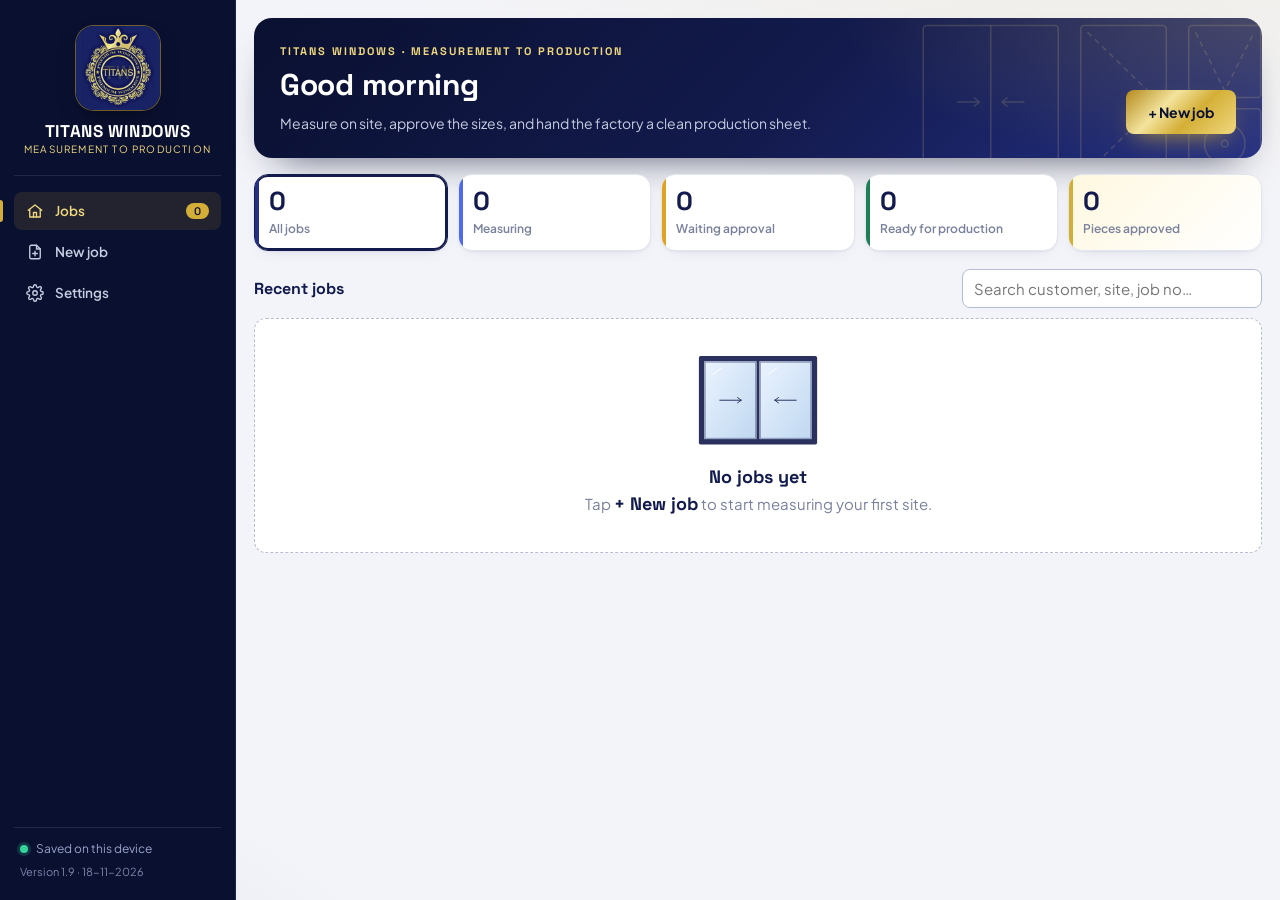
==== commit 25916ffb: "Live app always picks up the newest version; version shown in the sidebar - Service worker asks the " ====
--- a/index.html
+++ b/index.html
@@ -25,7 +25,7 @@
     <div><b>TITANS WINDOWS</b><span>Measurement to Production</span></div>
   </a>
   <div class="navlist" id="navlist"></div>
-  <div class="navfoot"><div class="status"><i></i><span>Saved on this device</span></div></div>
+  <div class="navfoot"><div class="status"><i></i><span>Saved on this device</span></div><div class="ver" id="ver"></div></div>
 </nav>
 
 <main id="app"></main>
@@ -45,7 +45,12 @@
 <script src="app.js"></script>
 <script>
   if ('serviceWorker' in navigator && location.protocol !== 'file:' && !window.M2P_DEV) {
-    navigator.serviceWorker.register('sw.js').catch(function () {});
+    navigator.serviceWorker.register('sw.js', { updateViaCache: 'none' }).then(function (reg) { reg.update(); }).catch(function () {});
+    // a new version took over: reload once so the new screens show straight away
+    var hadController = !!navigator.serviceWorker.controller, reloaded = false;
+    navigator.serviceWorker.addEventListener('controllerchange', function () {
+      if (hadController && !reloaded) { reloaded = true; location.reload(); }
+    });
   }
 </script>
 </body>
--- a/style.css
+++ b/style.css
@@ -158,8 +158,7 @@
 .rowsub [data-pill] { margin-left: auto; }
 .details { margin-top: 8px; padding-top: 10px; border-top: 1px dashed var(--border); }
 .details select { width: auto; }
-.photo { display: flex; align-items: center; gap: 8px; margin-top: 10px; flex-wrap: wrap; }
-.photo img { width: 96px; height: 72px; object-fit: cover; border-radius: var(--r-sm); border: 1px solid var(--border); cursor: zoom-in; }
+.dactions { display: flex; align-items: center; gap: 8px; margin-top: 10px; flex-wrap: wrap; }
 @media (max-width: 560px) {
   .rowhead, .row { grid-template-columns: 48px minmax(0, 1fr) minmax(0, 1fr) minmax(0, .9fr); gap: 6px; }
   .rowhead { padding: 0 9px 4px; font-size: 10.5px; }
@@ -512,3 +511,5 @@
 .navitem.stage.locked { opacity: .45; cursor: not-allowed; }
 .navitem.stage.locked:hover { background: none; color: var(--blue-300); }
 .steps span { cursor: not-allowed; }
+
+.ver { margin-top: 6px; font-size: 11px; color: var(--blue-400); opacity: .8; }
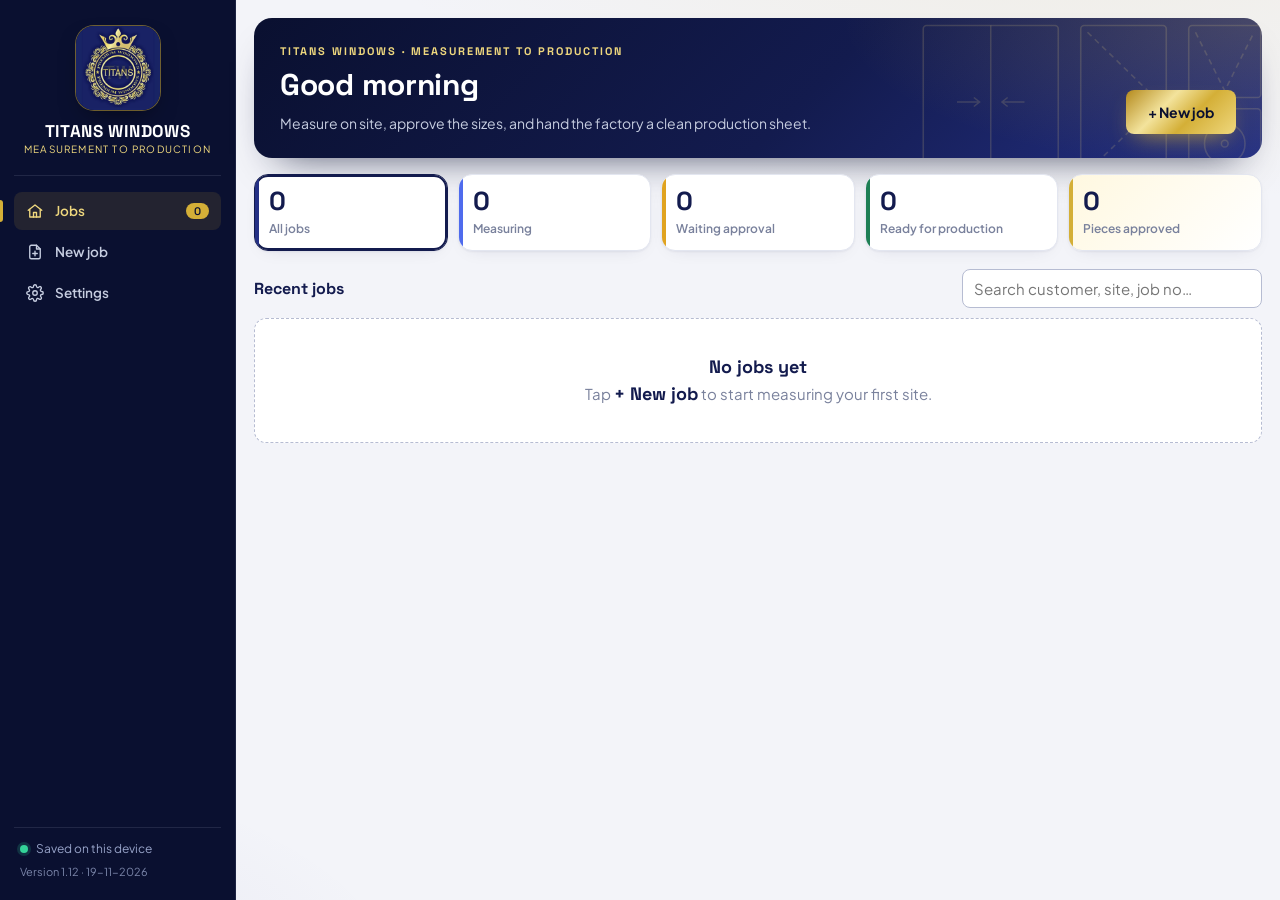
==== commit 59e9a8e3: "Installation sheet with site photo links; bigger cutting boxes; no drawings anywhere - Site photos p" ====
--- a/index.html
+++ b/index.html
@@ -41,7 +41,8 @@
 <script src="config.js"></script>
 <script src="db.js"></script>
 <script src="rules.js"></script>
-<script src="drawing.js"></script>
+<script src="vendor/qrcode.js"></script>
+<script src="photos.js"></script>
 <script src="app.js"></script>
 <script>
   if ('serviceWorker' in navigator && location.protocol !== 'file:' && !window.M2P_DEV) {
--- a/style.css
+++ b/style.css
@@ -418,17 +418,12 @@
 .jobno { font: 700 12px var(--display); color: var(--gold-700); background: var(--hl); padding: 2px 9px; border-radius: 99px; letter-spacing: .04em; }
 .jc-name { font: 700 17px var(--display); color: var(--navy-800); }
 .jc-meta { font-size: 12.5px; color: var(--ink-muted); margin-top: -4px; }
-.jc-thumbs { display: flex; gap: 6px; align-items: flex-end; min-height: 46px; padding: 6px 0 2px; }
-.jc-thumbs .muted { font-size: 12px; align-self: center; }
-.thumb { height: 42px; display: inline-flex; }
-.thumb svg { height: 100%; width: auto; filter: drop-shadow(0 2px 3px rgba(16,23,68,.18)); }
 .bar { height: 6px; border-radius: 99px; background: var(--blue-200); overflow: hidden; }
 .bar i { display: block; height: 100%; border-radius: 99px; background: linear-gradient(90deg, #1E7F55, #34D399); transition: width .5s ease; }
 .jc-foot { display: flex; justify-content: space-between; font-size: 12px; color: var(--ink-muted); }
 .jc-foot b { color: var(--navy-800); }
 .empty.big { grid-column: 1 / -1; display: flex; flex-direction: column; align-items: center; gap: 4px; padding: 36px 16px; background: var(--surface); }
 .empty.big b { font: 700 18px var(--display); color: var(--navy-800); }
-.empty-art { width: 120px; margin-bottom: 10px; opacity: .9; }
 @keyframes rise { from { opacity: 0; transform: translateY(8px); } to { opacity: 1; transform: none; } }
 @media (max-width: 760px) {
   .stats { grid-template-columns: repeat(2, minmax(0, 1fr)); }
@@ -458,7 +453,6 @@
   box-shadow: inset 0 -2px 0 rgba(16,23,68,.06); transition: border-color .2s, transform .12s;
 }
 .design:hover { border-color: var(--gold); }
-.design .dsvg { width: 100%; max-height: 88px; flex: 1 1 auto; min-height: 0; filter: drop-shadow(0 3px 5px rgba(16,23,68,.2)); }
 .design .dcode { font: 700 12.5px var(--display); letter-spacing: .04em; color: var(--navy-800); background: var(--hl); padding: 1px 8px; border-radius: 99px; }
 .design.empty { background: repeating-linear-gradient(135deg, #FAFBFE 0 8px, #F3F5FB 8px 16px); }
 .dplus { width: 30px; height: 30px; border-radius: 50%; background: var(--navy-800); color: var(--gold-300); font: 700 20px/30px var(--display); text-align: center; }
@@ -466,20 +460,14 @@
 /* key pad drawing */
 .kp-top { align-items: stretch; }
 .kp-title { flex: 1; display: flex; flex-direction: column; gap: 6px; justify-content: center; min-width: 0; }
-.kp-draw { width: 96px; height: 84px; flex: none; display: grid; place-items: center; background: var(--surface-2); border: 1px solid var(--border); border-radius: 10px; padding: 6px; }
-.kp-draw svg { width: 100%; height: 100%; filter: drop-shadow(0 3px 5px rgba(16,23,68,.2)); }
-.kp-draw span { font-size: 10.5px; color: var(--ink-muted); text-align: center; }
 .keypad { animation: slideup .22s ease both; }
 @keyframes slideup { from { transform: translateY(30px); opacity: .4; } to { transform: none; opacity: 1; } }
 
 /* review & sheet drawings */
-.rv-draw { flex: 0 0 96px; height: 96px; display: grid; place-items: center; background: var(--surface-2); border-radius: 10px; padding: 6px; }
-.rv-draw svg { width: 100%; height: 100%; }
 .rv.justok, .item.justok { animation: okflash .7s ease; }
 @keyframes okflash { 0% { box-shadow: 0 0 0 0 rgba(52,211,153,.6); } 100% { box-shadow: 0 0 0 14px rgba(52,211,153,0); } }
 .rv.justok .pill.approved { animation: pop .35s ease both; }
 .sh-design { white-space: nowrap; }
-.sh-design .shsvg { width: 44px; height: 34px; vertical-align: middle; margin-right: 6px; }
 .sh-design span { vertical-align: middle; white-space: normal; }
 
 /* sidebar progress ring */
@@ -495,7 +483,6 @@
 .burst i { position: absolute; width: 8px; height: 12px; border-radius: 2px; animation: burst 1.3s cubic-bezier(.15,.7,.3,1) forwards; }
 @keyframes burst { from { transform: translate(0, 0) rotate(0); opacity: 1; } to { transform: translate(var(--x), calc(var(--y) + 120px)) rotate(var(--r)); opacity: 0; } }
 @media (prefers-reduced-motion: reduce) { *, *::before, *::after { animation: none !important; transition: none !important; } }
-@media print { .sh-design .shsvg { width: 40px; height: 30px; } }
 
 /* editable choice lists in Settings */
 .chips { display: flex; flex-wrap: wrap; gap: 6px; padding: 8px; border: 1px solid var(--border); border-radius: var(--r-sm); background: var(--surface-2); }
@@ -513,3 +500,62 @@
 .steps span { cursor: not-allowed; }
 
 .ver { margin-top: 6px; font-size: 11px; color: var(--blue-400); opacity: .8; }
+
+/* measurement step: design shown as codes only */
+.design .dcode { background: none; padding: 0; font: 700 17px/1.3 var(--display); letter-spacing: .05em; color: var(--navy-800); text-align: center; overflow-wrap: anywhere; }
+@media (max-width: 560px) { .design .dcode { font-size: 14px; } }
+
+/* location, colour, glass, section */
+.specs { grid-template-columns: minmax(0, 1fr) minmax(0, 1fr) minmax(0, 1.3fr) minmax(0, .9fr); }
+@media (max-width: 560px) { .specs { grid-template-columns: repeat(2, minmax(0, 1fr)); } }
+
+/* approval: the quotation software's drawing, with its sizes */
+.jc-codes { display: flex; flex-wrap: wrap; gap: 4px; padding: 6px 0 2px; min-height: 30px; }
+.jc-codes span { font: 600 11.5px var(--display); background: var(--surface-2); border: 1px solid var(--border); border-radius: 99px; padding: 1px 8px; color: var(--navy-800); }
+.jc-codes span.muted { background: none; border: 0; color: var(--ink-muted); }
+.sh-design b { font: 700 13px var(--display); letter-spacing: .03em; }
+
+/* cutting-size boxes: big enough to write in by hand */
+.cutboxes { grid-template-columns: repeat(4, minmax(72px, 1fr)); gap: 6px; }
+.cutboxes span { height: 46px; border-width: 1.6px; border-radius: 4px; }
+.sh-table td.cut { padding: 6px 6px; min-width: 330px; }
+@media print {
+  .sh-table td.cut { width: 40%; min-width: 0; }
+  .cutboxes { grid-template-columns: repeat(4, 1fr); gap: 2.5mm; }
+  .cutboxes span { height: 13mm; border: 0.4mm solid #000; }
+  .sh-table td { vertical-align: middle; }
+}
+
+/* ---------- site photos (measurement) ---------- */
+.sitephotos { margin-top: 10px; }
+.sp-label { display: block; font-size: 12px; font-weight: 700; color: var(--ink-soft); margin-bottom: 6px; }
+.sp-label small { font-weight: 500; color: var(--ink-muted); }
+.ph-list { display: flex; flex-wrap: wrap; gap: 8px; }
+.ph { position: relative; width: 74px; height: 74px; border-radius: 10px; overflow: hidden; border: 2px solid var(--border); background: var(--surface-2); }
+.ph img { width: 100%; height: 100%; object-fit: cover; display: block; }
+.ph i { position: absolute; left: 4px; bottom: 4px; width: 20px; height: 20px; border-radius: 50%; font: 700 11px/20px var(--font); font-style: normal; text-align: center; color: #fff; background: var(--ink-muted); }
+.ph.done { border-color: var(--good); } .ph.done i { background: var(--good); }
+.ph.waiting i { background: #E0A320; } .ph.failed { border-color: var(--bad); } .ph.failed i { background: var(--bad); }
+.ph-x { position: absolute; right: 3px; top: 3px; width: 22px; height: 22px; border: 0; border-radius: 50%; background: rgba(4,8,26,.65); color: #fff; font-size: 10px; cursor: pointer; }
+.ph-add { width: 74px; height: 74px; border-radius: 10px; border: 1.5px dashed var(--border-strong); display: flex; flex-direction: column; align-items: center; justify-content: center; gap: 2px; cursor: pointer; background: var(--surface); color: var(--ink-soft); font-size: 11px; font-weight: 600; }
+.ph-add b { font-size: 20px; }
+.ph-add:hover { border-color: var(--gold); }
+
+/* ---------- factory / installation sheet switch ---------- */
+.seg { display: inline-flex; gap: 3px; padding: 3px; border-radius: 99px; background: var(--surface); border: 1px solid var(--border); box-shadow: var(--shadow); }
+.seg button { border: 0; background: none; padding: 8px 16px; border-radius: 99px; font: 600 13px var(--font); color: var(--ink-soft); cursor: pointer; }
+.seg button.on { background: var(--navy-800); color: var(--gold-300); }
+.sheet.install .sh-co span { color: #1E7F55; }
+.sh-table tr.has-sub td { border-bottom: 0; }
+.sh-table tr.phrow td { padding: 2px 8px 10px; background: transparent !important; border-bottom: 1px solid var(--border); }
+.ph-link { display: flex; align-items: center; gap: 12px; padding: 6px 10px; border: 1px dashed var(--border-strong); border-radius: 8px; background: var(--surface-2); }
+.ph-link svg { width: 64px; height: 64px; flex: none; background: #fff; padding: 3px; }
+.ph-link b { display: block; font-size: 12.5px; color: var(--navy-800); }
+.ph-link a { display: block; font-size: 12px; color: #243085; word-break: break-all; }
+.ph-link small { color: var(--ink-muted); font-size: 11px; }
+.ph-none { font-size: 12px; color: var(--ink-muted); }
+@media print {
+  .ph-link { border-color: #888; background: none; }
+  .ph-link svg { width: 22mm; height: 22mm; }
+  .sh-table tr.has-sub, .sh-table tr.phrow { break-inside: avoid; }
+}
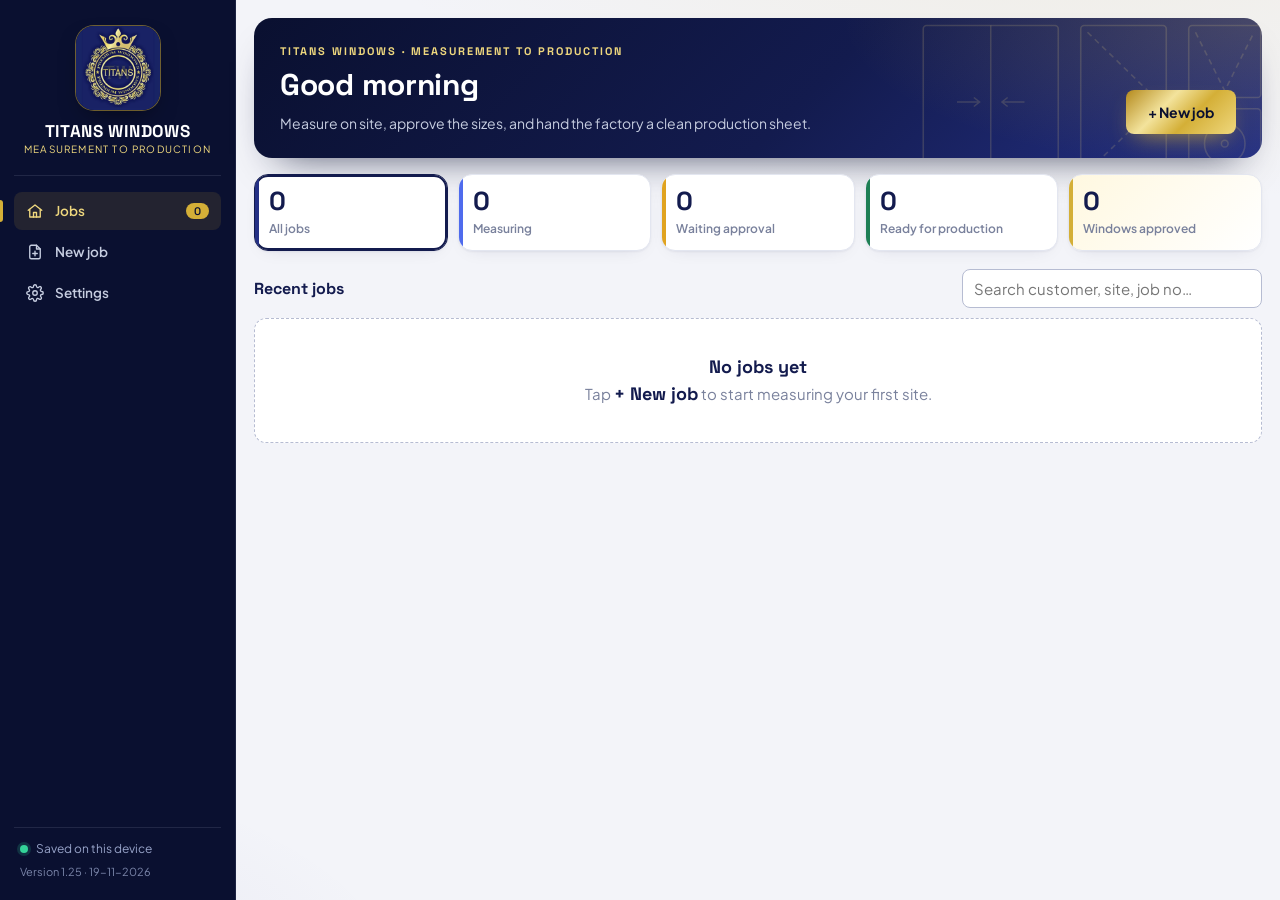
==== commit 7974272e: "Production sheets: same type and header as the quotation software's quote - Segoe UI / Arial text (p" ====
--- a/index.html
+++ b/index.html
@@ -13,7 +13,7 @@
 <link rel="apple-touch-icon" href="assets/app-icon-192.png">
 <link rel="preconnect" href="https://fonts.googleapis.com">
 <link rel="preconnect" href="https://fonts.gstatic.com" crossorigin>
-<link href="https://fonts.googleapis.com/css2?family=Plus+Jakarta+Sans:wght@400;500;600;700;800&family=Space+Grotesk:wght@500;600;700&display=swap" rel="stylesheet">
+<link href="https://fonts.googleapis.com/css2?family=Plus+Jakarta+Sans:wght@400;500;600;700;800&family=Space+Grotesk:wght@500;600;700&family=Cinzel:wght@600;700&display=swap" rel="stylesheet">
 <link rel="stylesheet" href="style.css">
 </head>
 <body>
--- a/style.css
+++ b/style.css
@@ -559,3 +559,153 @@
   .ph-link svg { width: 22mm; height: 22mm; }
   .sh-table tr.has-sub, .sh-table tr.phrow { break-inside: avoid; }
 }
+
+/* approval: measurements one under another, W and H side by side */
+.mt.vert { flex: 0 1 300px; }
+.mt.vert th:first-child { width: 58px; text-align: left; padding-left: 10px; }
+.mt.vert tr:first-child th { font: 700 14px var(--display); color: var(--navy-800); }
+.mt.vert td { width: 42%; padding: 7px 8px; }
+.mt.vert tr.sum th, .mt.vert tr.sum td { border-top: 2px solid var(--border-strong); }
+.mt.vert tr.sum + tr.sum th, .mt.vert tr.sum + tr.sum td { border-top-width: 1px; }
+@media (max-width: 640px) { .mt.vert { flex-basis: 100%; } }
+
+/* sheet columns: everything as narrow as it can be, Remarks takes the rest of the width */
+.sh-table { table-layout: auto; width: 100%; }
+.sh-table .fit { width: 1%; white-space: nowrap; }
+.sh-table td.cut, .sh-table th.cutth { width: 1%; }
+.sh-table td.cut { min-width: 330px; }
+.sh-table .rest { width: auto; min-width: 160px; }
+@media print { .sh-table td.cut { min-width: 0; width: 34%; } .sh-table .rest { min-width: 0; } }
+@media print { body { background: #fff !important; } }
+
+/* approval: the window's details beside its sizes */
+.rv-body { align-items: stretch; }
+.rv-info { flex: 1 1 320px; margin: 0; display: grid; grid-template-columns: repeat(2, minmax(0, 1fr)); gap: 0; align-content: start;
+  border: 1px solid var(--border); border-radius: 10px; overflow: hidden; background: var(--surface); }
+.rv-info > div { padding: 8px 12px; border-bottom: 1px solid var(--border); border-right: 1px solid var(--border); min-width: 0; }
+.rv-info > div:nth-child(2n) { border-right: 0; }
+.rv-info > div.wide { grid-column: 1 / -1; border-right: 0; border-bottom: 0; }
+.rv-info dt { font-size: 10.5px; font-weight: 700; color: var(--ink-muted); text-transform: uppercase; letter-spacing: .05em; }
+.rv-info dd { margin: 1px 0 0; font-weight: 600; color: var(--navy-800); font-size: 14px; overflow-wrap: anywhere; }
+.rv-info dd.code { font: 700 15px var(--display); letter-spacing: .04em; }
+.rv-info dd.none { color: var(--ink-muted); font-weight: 500; }
+.rv.flagged .rv-info { background: rgba(255,255,255,.85); }
+@media (min-width: 1200px) { .rv-info { grid-template-columns: repeat(3, minmax(0, 1fr)); } .rv-info > div:nth-child(2n) { border-right: 1px solid var(--border); } .rv-info > div:nth-child(3n) { border-right: 0; } }
+@media (max-width: 640px) { .rv-info { flex-basis: 100%; } }
+@media (min-width: 1200px) { .rv-info > div:nth-child(7) { grid-column: span 2; border-right: 0; } }
+
+/* a clear line between windows on the production sheets (screen and print) */
+.sh-table tbody tr td { border-bottom: 1.5px solid #9AA1BC; }
+.sh-table tbody tr.has-sub td { border-bottom: 0; }
+.sh-table tbody tr.phrow td { border-bottom: 1.5px solid #9AA1BC; }
+.sh-table tbody tr:last-child td { border-bottom: 2px solid var(--navy-800); }
+@media print {
+  .sh-table tbody tr td { border-bottom: 0.4mm solid #444 !important; }
+  .sh-table tbody tr.has-sub td { border-bottom: 0 !important; }
+  .sh-table tbody tr:last-child td { border-bottom: 0.6mm solid #000 !important; }
+}
+
+/* approval card: measurements | specifications in the centre | production size + approve on the right */
+.rv-body .mt { order: 1; }
+.rv-body .rv-info { order: 2; }
+.rv-body .final { order: 3; margin-left: auto; align-self: flex-start; }
+
+/* production size: its own colour (blue), not the yellow of the least measurements; green once approved */
+.final-in input { background: #E8EDFF; border: 2px solid var(--navy-600); color: var(--navy-800); }
+.final-in input:focus { border-color: var(--navy-800); box-shadow: 0 0 0 4px rgba(36,48,133,.18); }
+.final-in input:disabled { background: var(--good-bg); border-color: var(--good); color: var(--good); }
+
+/* approval table: the least of the three stays yellow; the Least row below has its own look (navy, gold) */
+.mt.vert tr.sum td.least { background: var(--navy-800); color: var(--gold-300); font-weight: 700; }
+.mt.vert tr.sum:first-of-type th { background: var(--navy-800); color: #fff; }
+
+/* production sheets: bigger, bolder text that is easy to read on the shop floor */
+.sh-table { font-size: 15.5px; }
+.sh-table td { font-weight: 600; color: #0A1030; padding: 10px 9px; }
+.sh-table td b { font-weight: 800; }
+.sh-table th { font-size: 14px; font-weight: 800; letter-spacing: .02em; padding: 10px 9px; }
+.sh-table .num, .sh-table td.num b { font-size: 19px; font-weight: 800; }
+.sh-table .sh-design b { font-size: 16px; font-weight: 800; }
+.sh-info { font-size: 14.5px; }
+.sh-info td { font-weight: 700; color: #0A1030; }
+.sh-info th { font-weight: 600; }
+.sh-foot { font-size: 14.5px; font-weight: 600; }
+.sh-co b { font-size: 22px; }
+.ph-link b { font-size: 14px; } .ph-link a { font-size: 13px; font-weight: 600; }
+@media print {
+  .sh-table { font-size: 11.5pt; }
+  .sh-table td { color: #000; padding: 2.2mm 2mm; }
+  .sh-table th { font-size: 10.5pt; padding: 2.2mm 2mm; }
+  .sh-table .num, .sh-table td.num b { font-size: 14pt; }
+  .sh-table .sh-design b { font-size: 12pt; }
+  .sh-info { font-size: 10.5pt; } .sh-info td { color: #000; }
+  .sh-foot { font-size: 10.5pt; }
+}
+
+/* production sheets: vertical lines between the columns, like the horizontal ones */
+.sh-table { border-collapse: collapse; border-left: 1.5px solid #9AA1BC; border-right: 1.5px solid #9AA1BC; }
+.sh-table tbody td { border-right: 1.5px solid #9AA1BC; }
+.sh-table tbody td:last-child { border-right: 0; }
+.sh-table thead th { border-right: 1px solid rgba(255,255,255,.28); }
+.sh-table thead th:last-child { border-right: 0; }
+.sh-table tbody tr.phrow td { border-right: 0; }
+@media print {
+  .sh-table { border-left: 0.4mm solid #444; border-right: 0.4mm solid #444; }
+  .sh-table tbody td { border-right: 0.4mm solid #444 !important; }
+  .sh-table tbody td:last-child, .sh-table tbody tr.phrow td { border-right: 0 !important; }
+  .sh-table thead th { border-right: 0.3mm solid #fff; -webkit-print-color-adjust: exact; print-color-adjust: exact; }
+}
+
+/* production sheets: one alignment for everything - centred in each box (Remarks reads from the left) */
+.sh-table th, .sh-table td { text-align: center !important; vertical-align: middle !important; }
+.sh-table th.rest, .sh-table td.rest { text-align: left !important; }
+.sh-table td.cut { padding: 6px 8px; }
+.sh-table .cutboxes { margin: 0 auto; }
+.sh-table tr.phrow td { text-align: left !important; }
+.sh-table td.fit { padding-left: 12px; padding-right: 12px; }
+
+/* production sheets: the same type as the quotation software's printed quote -
+   Segoe UI / Arial (prints and turns into PDF cleanly), company name in Cinzel to match the crown emblem */
+.sheet {
+  --font: "Segoe UI", Arial, Helvetica, sans-serif;
+  --display: "Segoe UI", Arial, Helvetica, sans-serif;
+  font-family: var(--font); color: #1A1D2B;
+  -webkit-font-smoothing: antialiased; text-rendering: optimizeLegibility;
+}
+.sheet .sh-table, .sheet .sh-table th, .sheet .sh-table td, .sheet .sh-info, .sheet .sh-foot, .sheet .sh-sign { font-family: var(--font); }
+.sheet .sh-co b { font-family: "Cinzel", "Times New Roman", serif !important; font-weight: 700; letter-spacing: .05em; color: var(--navy-800); }
+.sheet .sh-co span { font-family: var(--font); letter-spacing: .2em; }
+.sheet .sh-table td.num, .sheet .sh-table td.num b, .sheet .sh-design b { font-family: var(--font); }
+.sheet .sh-table td b, .sheet .sh-table td.num b { font-weight: 700; }
+
+/* ---------- sheet header, laid out like the quotation software's quote header ---------- */
+.sheet .hdr { display: grid; grid-template-columns: auto minmax(0, 1fr) auto; align-items: center; gap: 12px 22px; padding-bottom: 16px; margin-bottom: 16px; position: relative; }
+.sheet .hdr::after { content: ""; position: absolute; left: 0; right: 0; bottom: 0; height: 3px; border-radius: 2px;
+  background: linear-gradient(135deg, #6E5210 0%, #B48A1D 13%, #F3E39C 29%, #D4AF37 45%, #8E6C13 61%, #EFD87E 79%, #B48A1D 100%);
+  -webkit-print-color-adjust: exact; print-color-adjust: exact; }
+.sheet .hdr img { width: 112px; height: 112px; border-radius: 16px; box-shadow: 0 6px 16px -8px rgba(10,16,48,.5); }
+.sheet .hdr .who { display: flex; flex-direction: column; gap: 6px; min-width: 0; }
+.sheet .hdr .co { font-family: "Cinzel", "Times New Roman", serif; font-weight: 700; font-size: 32px; letter-spacing: .05em; color: var(--navy-800); line-height: 1.05; }
+.sheet .hdr .addr { font-size: 11.5px; line-height: 1.45; color: var(--ink-soft); padding-bottom: 6px; border-bottom: 1px solid #E6E1D6; }
+.sheet .hdr .contact { display: flex; flex-wrap: wrap; gap: 4px 24px; }
+.sheet .hdr .contact span, .sheet .hdr .meta > div { display: flex; flex-direction: column; min-width: 0; font-size: 12.5px; color: var(--navy-800); font-weight: 600; overflow-wrap: anywhere; }
+.sheet .hdr em { font-style: normal; font-size: 9.5px; font-weight: 700; letter-spacing: .12em; text-transform: uppercase; color: var(--gold-700); margin-bottom: 1px; }
+.sheet .doctitle { align-self: start; font: 700 13px var(--font); letter-spacing: .18em; text-transform: uppercase; color: #fff; background: var(--navy-800);
+  padding: 8px 14px; border-radius: 8px; white-space: nowrap; -webkit-print-color-adjust: exact; print-color-adjust: exact; }
+.sheet .doctitle.install { background: #1E7F55; }
+.sheet .hdr .meta { grid-column: 1 / -1; display: grid; grid-template-columns: repeat(6, minmax(0, auto)); justify-content: space-between; gap: 6px 18px;
+  padding: 9px 14px; border-radius: 8px; background: #F1F3FA; border: 1px solid #DDE2F0; -webkit-print-color-adjust: exact; print-color-adjust: exact; }
+.sheet .hdr .meta > div { font-size: 13.5px; font-weight: 700; }
+.sheet .hdr .meta > div.wide { grid-column: 1 / -1; padding-top: 6px; border-top: 1px solid #DDE2F0; }
+@media (max-width: 760px) {
+  .sheet .hdr { grid-template-columns: auto minmax(0, 1fr); }
+  .sheet .hdr img { width: 72px; height: 72px; }
+  .sheet .hdr .co { font-size: 22px; }
+  .sheet .doctitle { grid-column: 1 / -1; justify-self: start; }
+  .sheet .hdr .meta { grid-template-columns: repeat(2, minmax(0, 1fr)); }
+}
+@media print {
+  .sheet .hdr img { width: 96px; height: 96px; box-shadow: none; }
+  .sheet .hdr .co { font-size: 28px; }
+  .sheet .hdr .meta > div { font-size: 10.5pt; }
+}
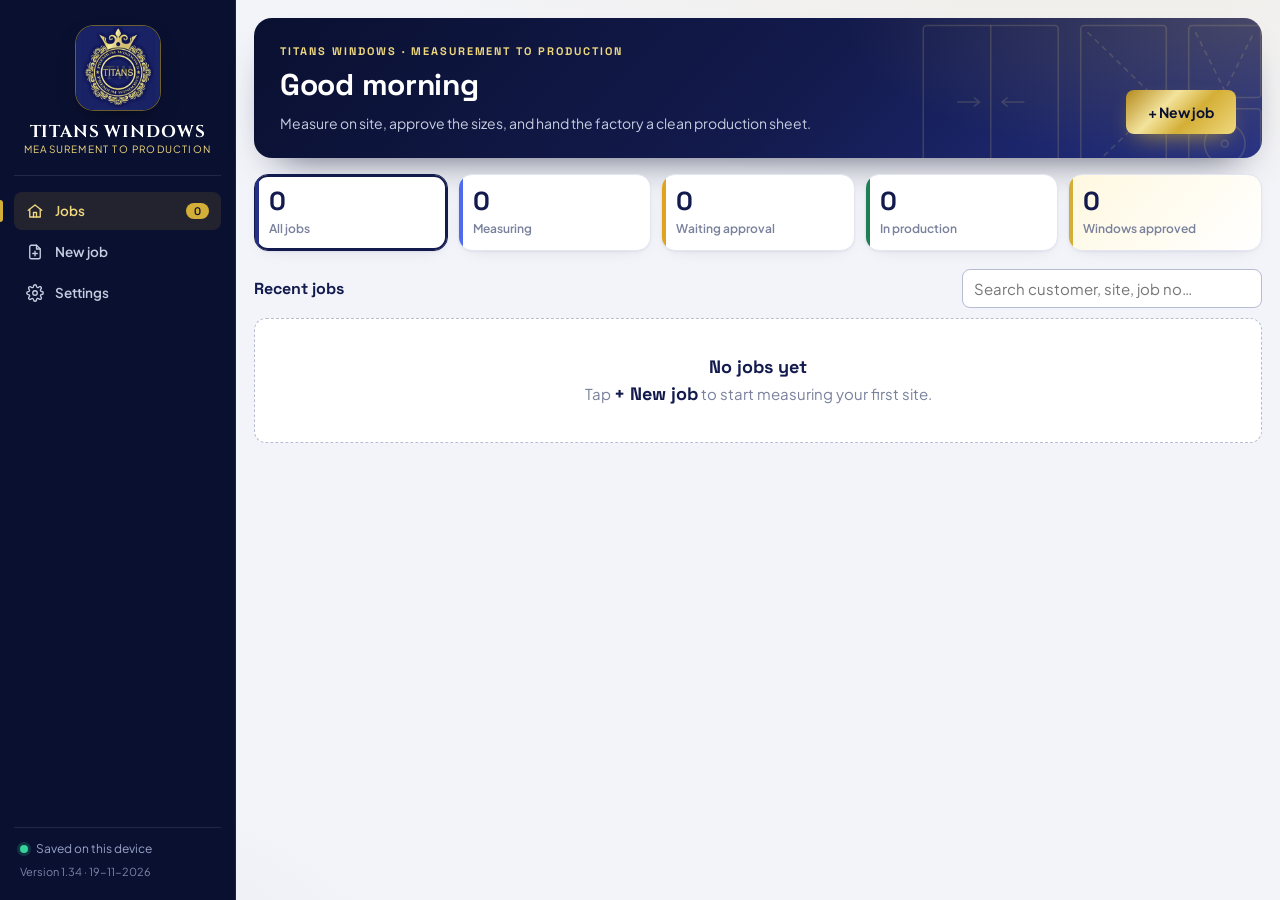
==== commit a2025d76: "M2P mobile app: M2P icon (home screen, splash, tab) and an Install M2P app button - New icon: gold M" ====
--- a/index.html
+++ b/index.html
@@ -4,13 +4,13 @@
 <meta charset="utf-8">
 <meta name="viewport" content="width=device-width, initial-scale=1, viewport-fit=cover">
 <title>Measurement to Production - TITANS WINDOWS</title>
-<link rel="icon" href="assets/favicon.png">
+<link rel="icon" href="assets/m2p-favicon.png">
 <link rel="manifest" href="manifest.webmanifest">
 <meta name="theme-color" content="#131B4E">
 <meta name="apple-mobile-web-app-capable" content="yes">
 <meta name="apple-mobile-web-app-status-bar-style" content="black-translucent">
-<meta name="apple-mobile-web-app-title" content="Titans M2P">
-<link rel="apple-touch-icon" href="assets/app-icon-192.png">
+<meta name="apple-mobile-web-app-title" content="M2P">
+<link rel="apple-touch-icon" href="assets/m2p-apple-180.png">
 <link rel="preconnect" href="https://fonts.googleapis.com">
 <link rel="preconnect" href="https://fonts.gstatic.com" crossorigin>
 <link href="https://fonts.googleapis.com/css2?family=Plus+Jakarta+Sans:wght@400;500;600;700;800&family=Space+Grotesk:wght@500;600;700&family=Cinzel:wght@600;700&display=swap" rel="stylesheet">
@@ -25,7 +25,7 @@
     <div><b>TITANS WINDOWS</b><span>Measurement to Production</span></div>
   </a>
   <div class="navlist" id="navlist"></div>
-  <div class="navfoot"><div class="status"><i></i><span>Saved on this device</span></div><div class="ver" id="ver"></div></div>
+  <div class="navfoot"><button class="installapp" id="installApp" hidden>📲 Install M2P app</button><div class="status"><i></i><span>Saved on this device</span></div><div class="ver" id="ver"></div></div>
 </nav>
 
 <main id="app"></main>
--- a/style.css
+++ b/style.css
@@ -709,3 +709,114 @@
   .sheet .hdr .co { font-size: 28px; }
   .sheet .hdr .meta > div { font-size: 10.5pt; }
 }
+
+/* the company name in Cinzel, as in the quotation software's quote header */
+.brand b { font-family: "Cinzel", "Times New Roman", serif !important; font-weight: 700; letter-spacing: .05em; }
+
+/* ---------- production lots ---------- */
+.pill.lot { background: #EDE7FB; color: #5B3DB5; }
+.pill.wait { background: #FFF1D6; color: #8A5A00; }
+.pill.production { background: #EDE7FB; color: #5B3DB5; }
+.item.produced { border-left-color: #7C5CD6; background: linear-gradient(90deg, #F5F1FE, var(--surface) 55%); }
+.item.produced .trio input, .item.produced .design { opacity: .75; cursor: not-allowed; }
+.item.produced .specs, .item.produced .dactions select { pointer-events: none; opacity: .75; }
+.rv.produced { border-left-color: #7C5CD6 !important; background: linear-gradient(90deg, #F5F1FE, var(--surface) 45%); }
+.lotlock { font-size: 12.5px; color: #5B3DB5; background: #F5F1FE; border: 1px solid #DDD3F7; border-radius: 8px; padding: 8px 10px; }
+.summary { grid-template-columns: repeat(5, minmax(0, 1fr)); }
+.summary .lot b { color: #5B3DB5; }
+@media (max-width: 640px) { .summary { grid-template-columns: repeat(2, minmax(0, 1fr)); } }
+.seg.lots { margin-right: 8px; }
+.seg.lots button.on { background: #5B3DB5; color: #fff; }
+.sheet .hdr .meta { grid-template-columns: repeat(7, minmax(0, auto)); }
+.sheet .hdr .meta .lotcell { color: #5B3DB5; }
+.lotnotes { margin-top: 14px; padding: 10px 12px; border: 1px dashed var(--border-strong); border-radius: 8px; font-size: 13px; display: flex; flex-direction: column; gap: 4px; }
+.lotnotes .done { color: #5B3DB5; }
+@media print { .lotnotes { font-size: 10pt; border-color: #888; } }
+
+/* production lot picker */
+.lotpick { max-width: 620px; }
+.lp-head { display: flex; flex-direction: column; gap: 2px; margin-bottom: 10px; }
+.lp-head b { font: 700 18px var(--display); color: var(--navy-800); }
+.lp-head span { font-size: 13px; }
+.lp-tools { display: flex; align-items: center; gap: 8px; margin-bottom: 8px; }
+.lp-count { margin-left: auto; font-weight: 700; color: #5B3DB5; font-size: 13px; }
+.lp-list { max-height: 52vh; overflow: auto; border: 1px solid var(--border); border-radius: 10px; }
+.lp-item { display: grid; grid-template-columns: 28px 56px 110px minmax(0, 1fr) auto; align-items: center; gap: 8px; padding: 9px 12px; border-bottom: 1px solid var(--border); cursor: pointer; font-size: 14px; }
+.lp-item:last-child { border-bottom: 0; }
+.lp-item input { width: 20px; height: 20px; accent-color: #5B3DB5; }
+.lp-item b { font: 700 15px var(--display); color: var(--navy-800); }
+.lp-item .muted { overflow: hidden; text-overflow: ellipsis; white-space: nowrap; font-size: 12.5px; }
+.lp-item em { font-style: normal; font-size: 11.5px; font-weight: 600; color: var(--ink-muted); background: var(--surface-2); padding: 2px 8px; border-radius: 99px; }
+.lp-item.off { cursor: default; opacity: .55; }
+.lp-item.done em { color: #5B3DB5; background: #EDE7FB; }
+.lp-item:has(input:checked) { background: #F5F1FE; }
+@media (max-width: 560px) { .lp-item { grid-template-columns: 24px 46px minmax(0, 1fr) auto; } .lp-item .muted { display: none; } }
+
+/* installation sheet: a closed grid - every window row has its line underneath; the photo link row (only when
+   the window has photos) is one full-width box inside the grid, directly under its window */
+.sh-table tbody tr.has-sub td { border-bottom: 1px solid #C9CEDF !important; }
+.sh-table tbody tr.phrow td { padding: 8px 10px; background: #FAFBFE !important; border-bottom: 1.5px solid #9AA1BC !important; border-right: 0 !important; }
+.sh-table tbody tr.phrow:last-child td { border-bottom: 2px solid var(--navy-800) !important; }
+.sh-table .ph-link { border: 0; background: none; padding: 0; }
+@media print {
+  .sh-table tbody tr.has-sub td { border-bottom: 0.25mm solid #999 !important; }
+  .sh-table tbody tr.phrow td { background: none !important; border-bottom: 0.4mm solid #444 !important; }
+  .sh-table tbody tr.phrow:last-child td { border-bottom: 0.6mm solid #000 !important; }
+}
+
+/* floor, location, colour, glass, section under each window */
+.specs { grid-template-columns: minmax(0, .9fr) minmax(0, 1fr) minmax(0, .9fr) minmax(0, 1.2fr) minmax(0, .9fr); }
+@media (max-width: 560px) { .specs { grid-template-columns: repeat(2, minmax(0, 1fr)); } .specs .sf:last-child { grid-column: 1 / -1; } }
+.rv-info { grid-template-columns: repeat(2, minmax(0, 1fr)); }
+@media (min-width: 1200px) { .rv-info { grid-template-columns: repeat(3, minmax(0, 1fr)); } .rv-info > div:nth-child(7) { grid-column: auto; } .rv-info > div:nth-child(8) { grid-column: span 2; border-right: 0; } }
+
+/* delete a window: visible on every window, with Undo */
+.codecol .delbtn { width: 100%; height: 32px; font-size: 14px; color: var(--bad); border-color: #F1C9D0; background: #FFF7F8; }
+.codecol .delbtn:hover { background: var(--bad-bg); border-color: var(--bad); }
+.toast { display: flex; align-items: center; gap: 12px; }
+.toast[hidden] { display: none; }
+.toast .undo { border: 0; background: var(--gold); color: var(--navy-900); font: 700 13px var(--font); padding: 5px 12px; border-radius: 99px; cursor: pointer; }
+
+.final .btn.danger { color: var(--bad); border-color: #F1C9D0; }
+.footbar .btn.danger { color: var(--bad); border-color: #F1C9D0; }
+
+/* ---------- production summary ---------- */
+.sumpick { display: flex; flex-wrap: wrap; align-items: center; gap: 8px; margin-bottom: 12px; padding: 10px 12px; background: var(--surface); border: 1px solid var(--border); border-radius: 10px; }
+.sumpick > span { font-weight: 700; font-size: 13px; color: var(--ink-soft); margin-right: 4px; }
+.sumlot { display: inline-flex; align-items: center; gap: 6px; padding: 6px 12px; border: 1px solid var(--border-strong); border-radius: 99px; font-weight: 700; font-size: 13.5px; color: var(--navy-800); cursor: pointer; }
+.sumlot input { width: 17px; height: 17px; accent-color: #5B3DB5; }
+.sumlot small { font-weight: 500; color: var(--ink-muted); }
+.sumlot:has(input:checked) { background: #F5F1FE; border-color: #7C5CD6; }
+.sheet .doctitle.sumtitle { background: #5B3DB5; }
+.sumtotals { display: grid; grid-template-columns: repeat(4, minmax(0, 1fr)); gap: 10px; margin: 4px 0 16px; }
+.sumtotals div { border: 1.5px solid #9AA1BC; border-radius: 8px; padding: 10px 14px; }
+.sumtotals b { display: block; font-size: 26px; font-weight: 800; color: var(--navy-800); line-height: 1.1; }
+.sumtotals span { font-size: 12.5px; font-weight: 700; color: var(--ink-soft); text-transform: uppercase; letter-spacing: .06em; }
+.sumh { font-size: 15px; margin: 14px 0 6px; color: var(--navy-800); font-family: var(--font); }
+.sumtable { margin-bottom: 6px; }
+@media print {
+  .sumtotals b { font-size: 18pt; }
+  .sumtotals div { border-color: #444; }
+  .sheet .doctitle.sumtitle { -webkit-print-color-adjust: exact; print-color-adjust: exact; }
+}
+@media (max-width: 640px) { .sumtotals { grid-template-columns: repeat(2, minmax(0, 1fr)); } }
+
+/* factory sheet: every column has a fixed share of the page, so the cutting boxes always stay big enough
+   to write in; long designs, glass names and remarks wrap onto more lines instead of squeezing the boxes */
+.sh-table.factory { table-layout: fixed; width: 100%; }
+.sh-table.factory td, .sh-table.factory th { white-space: normal !important; overflow-wrap: anywhere; min-width: 0 !important; width: auto; }
+.sh-table.factory td.cut { min-width: 0 !important; width: auto !important; }
+.sh-table.factory .cutboxes { grid-template-columns: repeat(4, minmax(0, 1fr)); gap: 8px; }
+.sh-table.factory .cutboxes span { height: 52px; }
+.sh-table.factory .sh-design b { line-height: 1.25; }
+@media print {
+  .sh-table.factory .cutboxes { gap: 2.5mm; }
+  .sh-table.factory .cutboxes span { height: 13mm; }
+  .sh-table.factory td, .sh-table.factory th { padding: 2mm 1.5mm; }
+}
+
+.installapp { display: block; width: 100%; margin-bottom: 10px; padding: 9px 10px; border: 0; border-radius: var(--r-sm); cursor: pointer;
+  font: 700 13px var(--font); color: var(--navy-900); background: linear-gradient(135deg, #B48A1D, #F3E39C 40%, #D4AF37 70%, #EFD87E); }
+.installapp[hidden] { display: none; }
+@media (max-width: 999px) { .navfoot { display: block !important; position: fixed; left: 12px; bottom: 84px; z-index: 8; padding: 0; border: 0; }
+  .navfoot .status, .navfoot .ver { display: none; } .installapp { width: auto; padding: 9px 14px; box-shadow: var(--shadow); } }
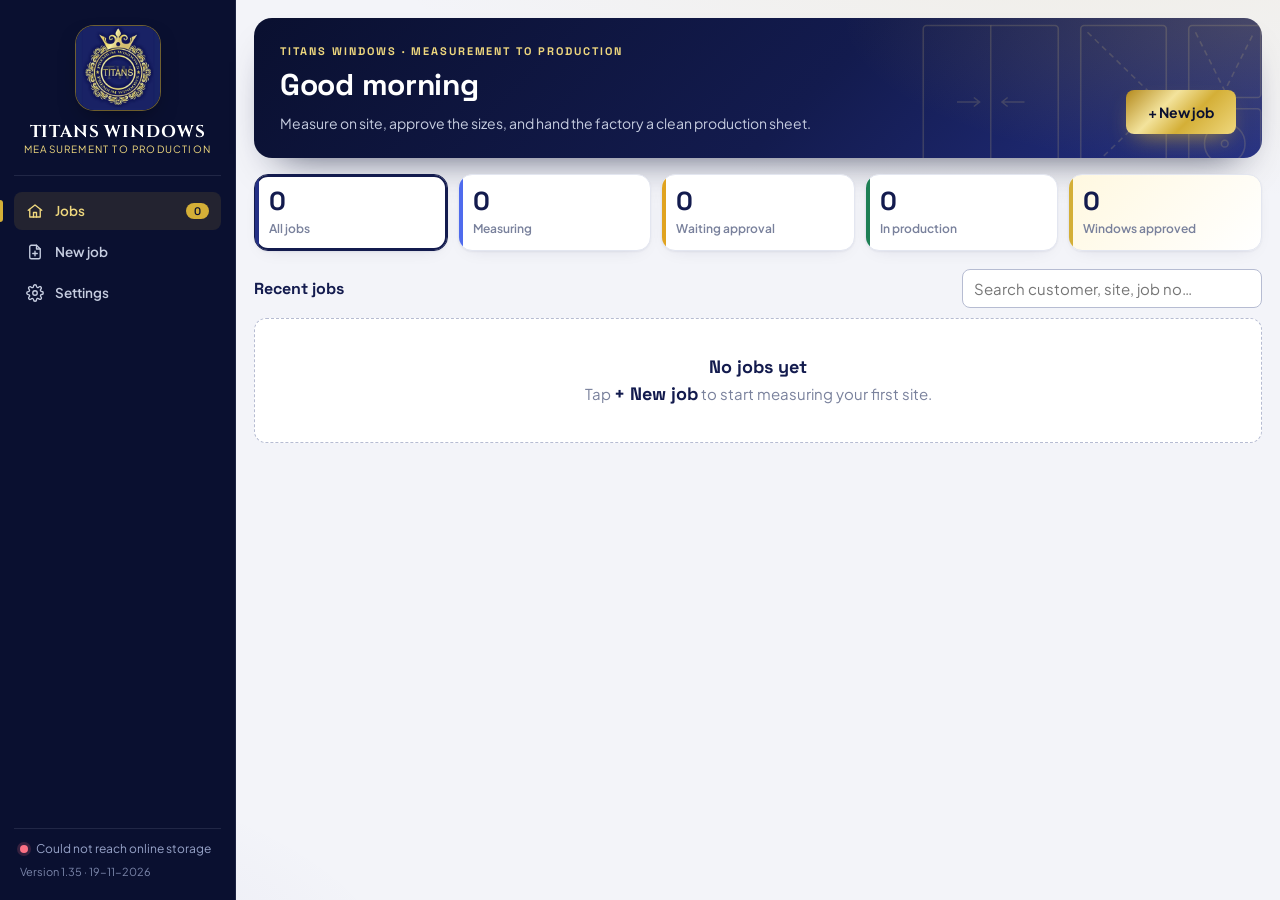
==== commit 49bc703b: "Share jobs between all phones and PCs (no login) through Supabase - sync.js: each device works on it" ====
--- a/index.html
+++ b/index.html
@@ -25,7 +25,7 @@
     <div><b>TITANS WINDOWS</b><span>Measurement to Production</span></div>
   </a>
   <div class="navlist" id="navlist"></div>
-  <div class="navfoot"><button class="installapp" id="installApp" hidden>📲 Install M2P app</button><div class="status"><i></i><span>Saved on this device</span></div><div class="ver" id="ver"></div></div>
+  <div class="navfoot"><button class="installapp" id="installApp" hidden>📲 Install M2P app</button><div class="status"><i></i><span id="syncStatus">Saved on this device</span></div><div class="ver" id="ver"></div></div>
 </nav>
 
 <main id="app"></main>
@@ -40,6 +40,7 @@
 
 <script src="config.js"></script>
 <script src="db.js"></script>
+<script src="sync.js"></script>
 <script src="rules.js"></script>
 <script src="vendor/qrcode.js"></script>
 <script src="photos.js"></script>
--- a/style.css
+++ b/style.css
@@ -820,3 +820,6 @@
 .installapp[hidden] { display: none; }
 @media (max-width: 999px) { .navfoot { display: block !important; position: fixed; left: 12px; bottom: 84px; z-index: 8; padding: 0; border: 0; }
   .navfoot .status, .navfoot .ver { display: none; } .installapp { width: auto; padding: 9px 14px; box-shadow: var(--shadow); } }
+
+.navfoot .status span { line-height: 1.35; }
+.status.off i { background: #FB7185; box-shadow: 0 0 0 3px rgba(251,113,133,.18); }
